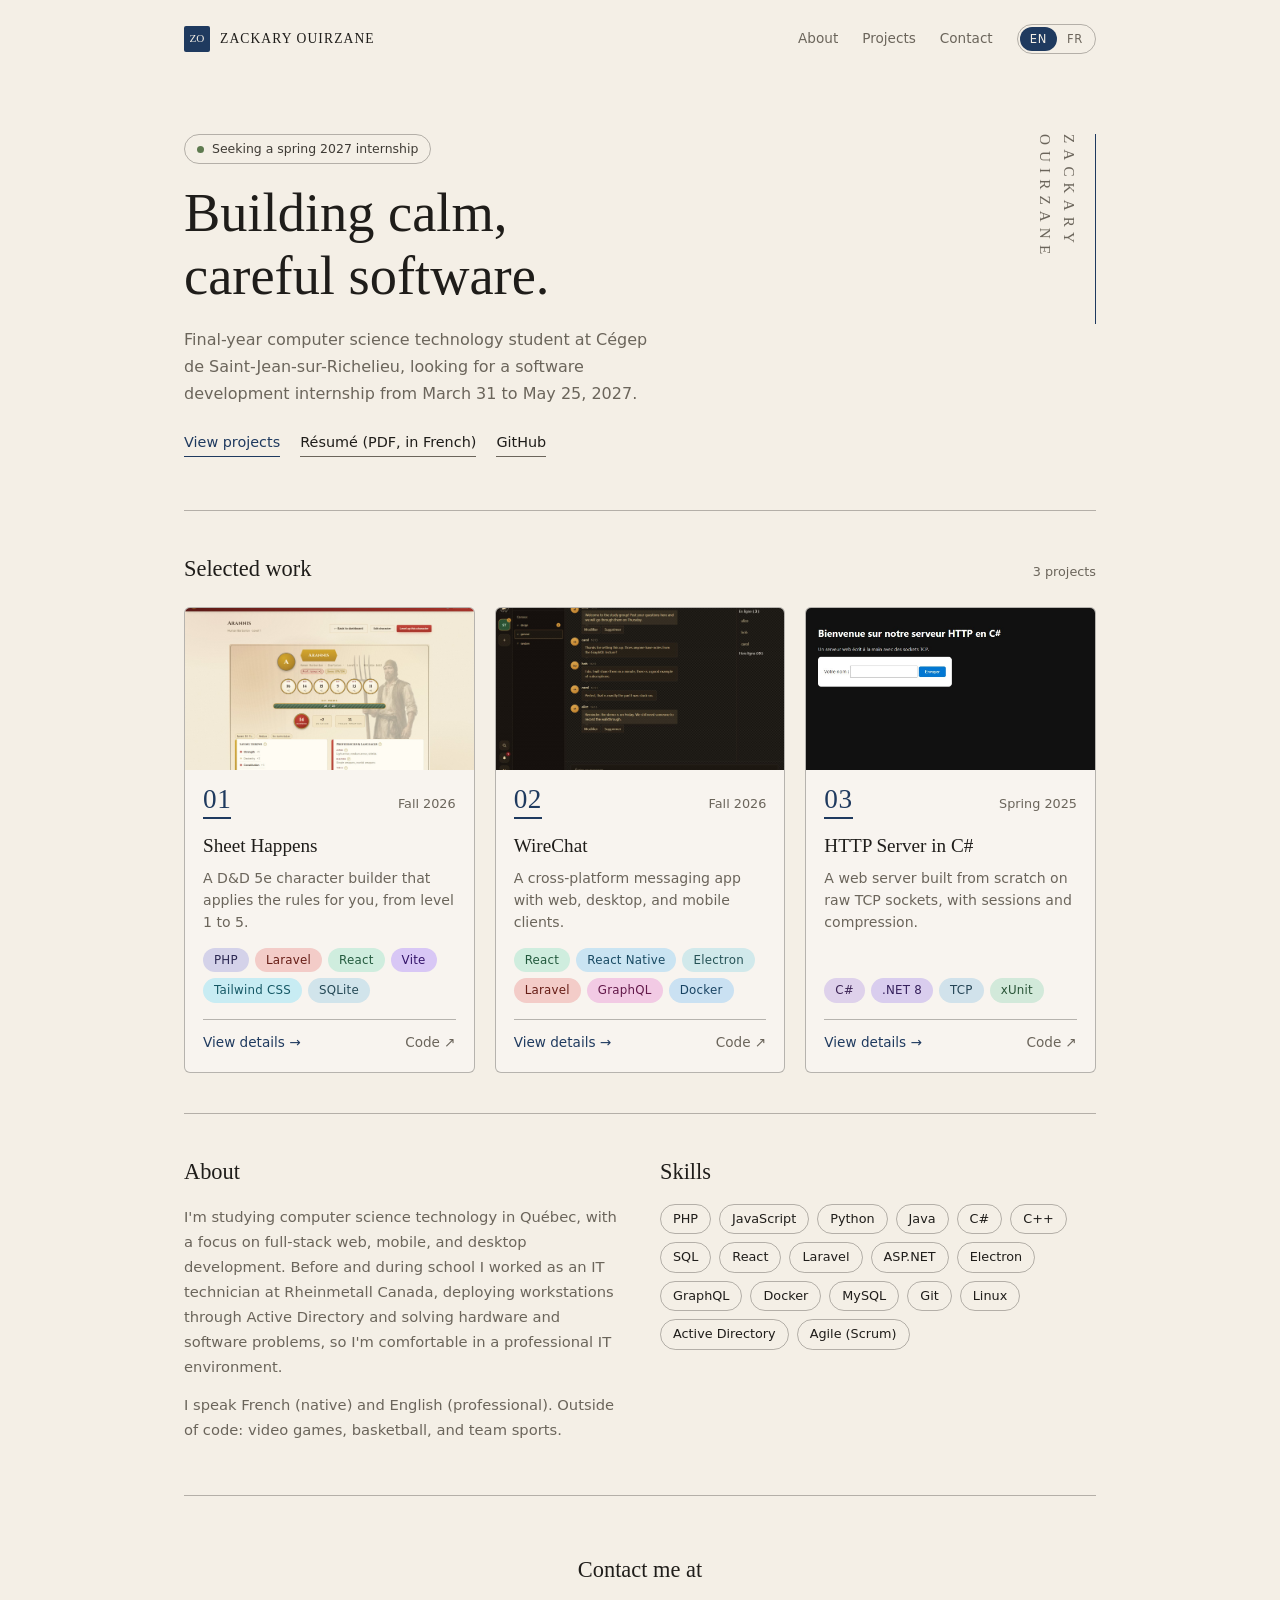
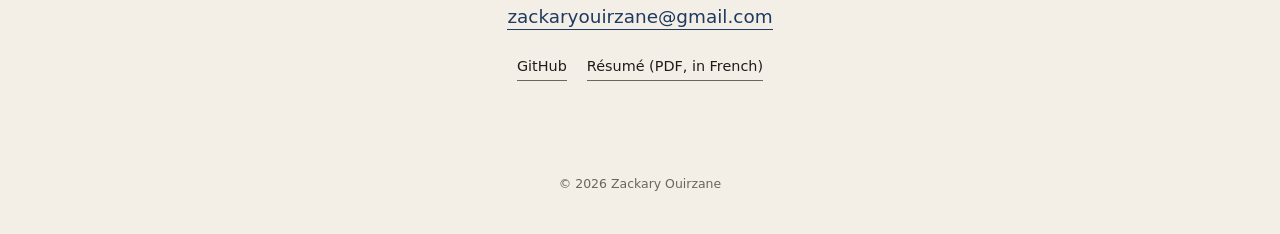
==== index.html @ ab7259de "Add portfolio site with automatic project cards Bilingual (English and French) static portfolio. Cur" ====
<!doctype html>
<html lang="en">
<head>
<meta charset="utf-8">
<meta name="viewport" content="width=device-width, initial-scale=1">
<title>Zackary Ouirzane — Developer</title>
<meta name="description" content="Portfolio of Zackary Ouirzane, a computer science technology student seeking a software development internship in spring 2027.">
<meta name="theme-color" content="#1F3A5F">
<meta property="og:type" content="website">
<meta property="og:title" content="Zackary Ouirzane — Developer">
<meta property="og:description" content="Computer science technology student seeking a software development internship in spring 2027. Selected projects and contact.">
<link rel="icon" href="favicon.svg" type="image/svg+xml">
<link rel="stylesheet" href="styles.css">
</head>
<body>

<header class="nav">
  <a class="brand" href="#top"><span class="seal">ZO</span><span class="brand-name">ZACKARY OUIRZANE</span></a>
  <div class="nav-right">
    <nav aria-label="Main">
      <a href="#about" data-i18n="navAbout"></a>
      <a href="#projects" data-i18n="navProjects"></a>
      <a href="#contact" data-i18n="navContact"></a>
    </nav>
    <div class="lang" role="group" aria-label="Language / Langue">
      <button type="button" data-lang="en">EN</button>
      <button type="button" data-lang="fr">FR</button>
    </div>
  </div>
</header>

<main id="top">

  <section class="hero">
    <div class="hero-text">
      <p class="status"><span class="dot" aria-hidden="true"></span><span data-i18n="status"></span></p>
      <h1 data-i18n-html="heroTitle"></h1>
      <p class="lead" data-i18n="lead"></p>
      <p class="links">
        <a class="link-primary" href="#projects" data-i18n="viewProjects"></a>
        <a href="resume.pdf" data-i18n="resume"></a>
        <a href="https://github.com/Gothrick" rel="noopener">GitHub</a>
      </p>
    </div>
    <div class="vertical-name" aria-hidden="true">ZACKARY OUIRZANE</div>
  </section>

  <section id="projects" class="section">
    <div class="section-head">
      <h2 data-i18n="selectedWork"></h2>
      <span class="muted" id="projects-count"></span>
    </div>
    <div class="grid" id="project-grid"></div>
  </section>

  <section id="about" class="section two-col">
    <div>
      <h2 data-i18n="aboutTitle"></h2>
      <p data-i18n="aboutP1"></p>
      <p data-i18n="aboutP2"></p>
    </div>
    <div>
      <h2 data-i18n="skillsTitle"></h2>
      <ul class="tags" id="skills"></ul>
    </div>
  </section>

  <section id="contact" class="section contact">
    <h2 data-i18n="contactTitle"></h2>
    <p><a class="email" href="mailto:zackaryouirzane@gmail.com">zackaryouirzane@gmail.com</a></p>
    <p class="links center">
      <a href="https://github.com/Gothrick" rel="noopener">GitHub</a>
      <a href="resume.pdf" data-i18n="resume"></a>
    </p>
  </section>

</main>

<footer class="footer">© <span id="year"></span> Zackary Ouirzane</footer>

<dialog id="detail" aria-labelledby="detail-title">
  <button class="detail-close" id="detail-close" aria-label="Close project details">&times;</button>
  <div id="detail-body"></div>
</dialog>

<script src="i18n.js"></script>
<noscript><p style="text-align:center;padding:2rem">This site needs JavaScript to show the project list. Find my work on <a href="https://github.com/Gothrick">GitHub</a> or write to <a href="mailto:zackaryouirzane@gmail.com">zackaryouirzane@gmail.com</a>.</p></noscript>

<script src="projects.js"></script>
<script src="auto-projects.js"></script>
<script src="script.js"></script>
</body>
</html>
---- styles.css ----
:root {
  --paper: #F4EFE6;
  --paper-deep: #E7E0D2;
  --ink: #1F1D1A;
  --ink-soft: #6B655B;
  --line: rgba(31, 29, 26, 0.3);
  --accent: #1F3A5F;
  --accent-soft: #3C5A82;
  --ok: #5E7A4F;
  --serif: Georgia, "Times New Roman", serif;
  --sans: system-ui, -apple-system, "Segoe UI", Roboto, sans-serif;
}

* { box-sizing: border-box; }
html { scroll-behavior: smooth; }
@media (prefers-reduced-motion: reduce) { html { scroll-behavior: auto; } }

body {
  margin: 0;
  background: var(--paper);
  color: var(--ink);
  font-family: var(--serif);
  line-height: 1.6;
}

a { color: inherit; text-decoration: none; }
a:focus-visible { outline: 2px solid var(--accent); outline-offset: 3px; }
h1, h2, h3 { font-weight: 400; margin: 0; }
p { margin: 0 0 0.8rem; }

.muted { color: var(--ink-soft); font-family: var(--sans); font-size: 0.8rem; }

.nav, main, .footer { max-width: 960px; margin-inline: auto; padding-inline: 24px; }

.nav {
  display: flex; justify-content: space-between; align-items: center;
  padding-block: 24px; font-size: 0.85rem; letter-spacing: 0.08em;
}
.nav nav { display: flex; gap: 24px; font-family: var(--sans); color: var(--ink-soft); letter-spacing: 0; }
.nav nav a:hover { color: var(--accent); }
.brand { display: flex; align-items: center; gap: 10px; }
.nav-right { display: flex; align-items: center; gap: 24px; }
.lang { display: flex; border: 1px solid var(--line); border-radius: 999px; padding: 2px; font-family: var(--sans); }
.lang button {
  all: unset; cursor: pointer; font-size: 0.72rem; letter-spacing: 0.06em;
  padding: 3px 10px; border-radius: 999px; color: var(--ink-soft);
}
.lang button[aria-pressed="true"] { background: var(--accent); color: var(--paper); }
.lang button:focus-visible { outline: 2px solid var(--accent); outline-offset: 2px; }
.seal {
  width: 26px; height: 26px; background: var(--accent); color: var(--paper);
  display: inline-flex; align-items: center; justify-content: center;
  font-size: 0.7rem; border-radius: 2px; letter-spacing: 0;
}

.hero {
  display: flex; justify-content: space-between; align-items: flex-start;
  gap: 24px; padding-block: 56px 40px;
}
.hero-text { max-width: 480px; }
.status {
  display: inline-flex; align-items: center; gap: 8px; margin-bottom: 18px;
  font-family: var(--sans); font-size: 0.78rem; color: #3F3B35;
  border: 1px solid var(--line); padding: 4px 12px; border-radius: 20px;
}
.dot { width: 7px; height: 7px; border-radius: 50%; background: var(--ok); }
h1 { font-size: clamp(2.2rem, 6vw, 3.4rem); line-height: 1.15; }
.lead { margin-top: 18px; color: var(--ink-soft); font-family: var(--sans); font-size: 1rem; line-height: 1.7; }

.links { display: flex; flex-wrap: wrap; gap: 20px; margin-top: 24px; font-family: var(--sans); font-size: 0.9rem; }
.links a { border-bottom: 1px solid var(--ink-soft); padding-bottom: 2px; }
.links a:hover { color: var(--accent); border-color: var(--accent); }
.links .link-primary { color: var(--accent); border-color: var(--accent); }
.links.center { justify-content: center; }

.vertical-name {
  writing-mode: vertical-rl; letter-spacing: 0.4em; font-size: 0.95rem;
  color: var(--ink-soft); border-right: 1px solid var(--accent);
  padding-right: 14px; height: 190px; flex-shrink: 0;
}

.section { padding-block: 40px; border-top: 1px solid var(--line); scroll-margin-top: 8px; }
.section-head { display: flex; justify-content: space-between; align-items: baseline; margin-bottom: 20px; }
h2 { font-size: 1.4rem; margin-bottom: 14px; }
.section-head h2 { margin: 0; }

.grid {
  display: grid; gap: 20px;
  grid-template-columns: repeat(auto-fill, minmax(280px, 1fr));
}

.card {
  position: relative; border: 1px solid var(--line); border-radius: 6px; overflow: hidden;
  background: rgba(255, 255, 255, 0.35);
  display: flex; flex-direction: column;
  transition: border-color 0.25s, transform 0.25s, box-shadow 0.25s;
}
.card:hover, .card:focus-within {
  border-color: var(--accent); transform: translateY(-3px);
  box-shadow: 0 10px 24px -14px rgba(31, 58, 95, 0.45);
}
.shot {
  aspect-ratio: 16 / 9; background: var(--paper-deep);
  display: flex; align-items: center; justify-content: center;
  font-family: var(--sans); font-size: 0.75rem; color: #8A8376; overflow: hidden;
}
.shot img { width: 100%; height: 100%; object-fit: cover; display: block; transition: transform 0.4s; }
.card:hover .shot img { transform: scale(1.04); }
.card-body { padding: 16px 18px 18px; display: flex; flex-direction: column; flex: 1; font-family: var(--sans); }
.card-meta { display: flex; justify-content: space-between; align-items: baseline; }
.num {
  font-family: "Times New Roman", Times, serif; font-size: 1.7rem; line-height: 1; color: var(--accent);
  letter-spacing: 0.02em; border-bottom: 2px solid var(--accent); padding-bottom: 4px;
}
.num.big { font-size: 2.4rem; border: 0; padding: 0 18px 0 0; border-right: 1px solid var(--accent); }
.card h3 { font-family: var(--serif); font-size: 1.2rem; margin-top: 12px; }
.card-open {
  all: unset; cursor: pointer; font: inherit; color: inherit;
}
.card-open::after { content: ""; position: absolute; inset: 0; }
.card-open:focus-visible { outline: 2px solid var(--accent); outline-offset: 4px; }
.card-desc { font-size: 0.88rem; color: var(--ink-soft); line-height: 1.55; margin: 6px 0 14px; }

.pills { list-style: none; padding: 0; margin: 0 0 16px; display: flex; flex-wrap: wrap; gap: 6px; margin-top: auto; }
.pills li {
  font-family: var(--sans); font-size: 0.74rem; font-weight: 500; letter-spacing: 0.02em;
  background: var(--pill-bg, rgba(31, 58, 95, 0.1)); color: var(--pill-fg, var(--accent));
  padding: 3px 11px; border-radius: 999px;
}
.card-foot {
  display: flex; justify-content: space-between; align-items: center;
  border-top: 1px solid var(--line); padding-top: 12px; font-size: 0.85rem;
}
.more { color: var(--accent); transition: transform 0.2s; }
.card:hover .more { transform: translateX(3px); }
.ext { position: relative; z-index: 1; color: var(--ink-soft); }
.ext:hover { color: var(--accent); text-decoration: underline; }

body:has(dialog[open]) { overflow: hidden; }
dialog {
  width: min(780px, calc(100% - 32px)); max-height: calc(100vh - 48px);
  border: 1px solid var(--line); border-radius: 8px; padding: 0;
  background: var(--paper); color: var(--ink); overflow: hidden;
}
#detail-body {
  max-height: calc(100vh - 48px); overflow-y: auto;
  scrollbar-width: thin; scrollbar-color: rgba(31, 58, 95, 0.35) transparent;
}
#detail-body::-webkit-scrollbar { width: 8px; }
#detail-body::-webkit-scrollbar-thumb { background: rgba(31, 58, 95, 0.35); border-radius: 8px; }
#detail-body::-webkit-scrollbar-track { background: transparent; margin-block: 10px; }
dialog::backdrop { background: rgba(18, 28, 44, 0.6); }
dialog[open] { animation: pop 0.25s ease; }
@keyframes pop { from { opacity: 0; transform: translateY(10px); } }
@media (prefers-reduced-motion: reduce) { dialog[open] { animation: none; } }
.detail-close {
  position: absolute; top: 16px; right: 20px; z-index: 2;
  width: 34px; height: 34px; border-radius: 50%; border: 1px solid var(--line);
  background: var(--paper); color: var(--ink); font-size: 1.3rem; line-height: 1; cursor: pointer;
}
.detail-close:hover { border-color: var(--accent); color: var(--accent); }
.detail-inner { padding: 30px 32px 32px; font-family: var(--sans); }
.detail-head { display: flex; align-items: center; gap: 18px; margin-bottom: 18px; padding-right: 48px; }
.detail-head h2 { margin: 0 0 4px; font-family: var(--serif); font-size: 1.7rem; line-height: 1.15; }
.detail-inner .pills { margin: 0 0 18px; }
.actions { display: flex; flex-wrap: wrap; gap: 10px; margin-bottom: 22px; }
.btn {
  display: inline-block; font: 500 0.85rem var(--sans); cursor: pointer;
  padding: 8px 18px; border-radius: 999px; border: 1px solid var(--accent);
  background: transparent; color: var(--accent); transition: background 0.2s, color 0.2s;
}
.btn:hover { background: rgba(31, 58, 95, 0.1); }
.btn-solid { background: var(--accent); color: var(--paper); }
.btn-solid:hover { background: var(--accent-soft); }
.gallery { display: grid; gap: 14px; margin-bottom: 24px; }
.gallery .shot { border-radius: 6px; border: 1px solid var(--line); aspect-ratio: auto; }
.gallery .shot img { height: auto; }
.gallery .shot:not(:has(img)) { aspect-ratio: 16 / 9; }
.detail-text p { font-size: 0.95rem; line-height: 1.75; color: #3F3B35; }
.sub { font-family: var(--serif); font-size: 1.1rem; margin: 22px 0 8px; }
.highlights { margin: 0; padding-left: 20px; font-size: 0.92rem; color: #3F3B35; line-height: 1.7; }
.highlights li::marker { color: var(--accent); }
.detail-nav { display: flex; justify-content: space-between; margin-top: 30px; padding-top: 18px; border-top: 1px solid var(--line); }

@media (max-width: 640px) {
  .detail-inner { padding: 22px 18px 24px; }
}

.two-col { display: grid; grid-template-columns: 1fr 1fr; gap: 40px; font-family: var(--sans); }
.two-col h2 { font-family: var(--serif); }
.two-col p { font-size: 0.92rem; color: var(--ink-soft); line-height: 1.7; }
.tags { list-style: none; padding: 0; margin: 0; display: flex; flex-wrap: wrap; gap: 8px; }
.tags li { font-size: 0.8rem; border: 1px solid var(--line); padding: 4px 12px; border-radius: 20px; }

.contact { text-align: center; padding-block: 56px; }
.email { font-family: var(--sans); font-size: 1.15rem; color: var(--accent); border-bottom: 1px solid var(--accent); padding-bottom: 2px; }

.footer { padding-block: 24px 40px; text-align: center; font-family: var(--sans); font-size: 0.78rem; color: var(--ink-soft); }

.reveal { opacity: 0; transform: translateY(12px); transition: opacity 0.6s ease, transform 0.6s ease; }
.reveal.visible { opacity: 1; transform: none; }
@media (prefers-reduced-motion: reduce) { .reveal { opacity: 1; transform: none; transition: none; } }

@media (max-width: 640px) {
  .nav { flex-wrap: wrap; gap: 12px; }
  .brand-name { display: none; }
  .hero { padding-block: 32px; }
  .vertical-name { display: none; }
  .two-col { grid-template-columns: 1fr; gap: 28px; }
}
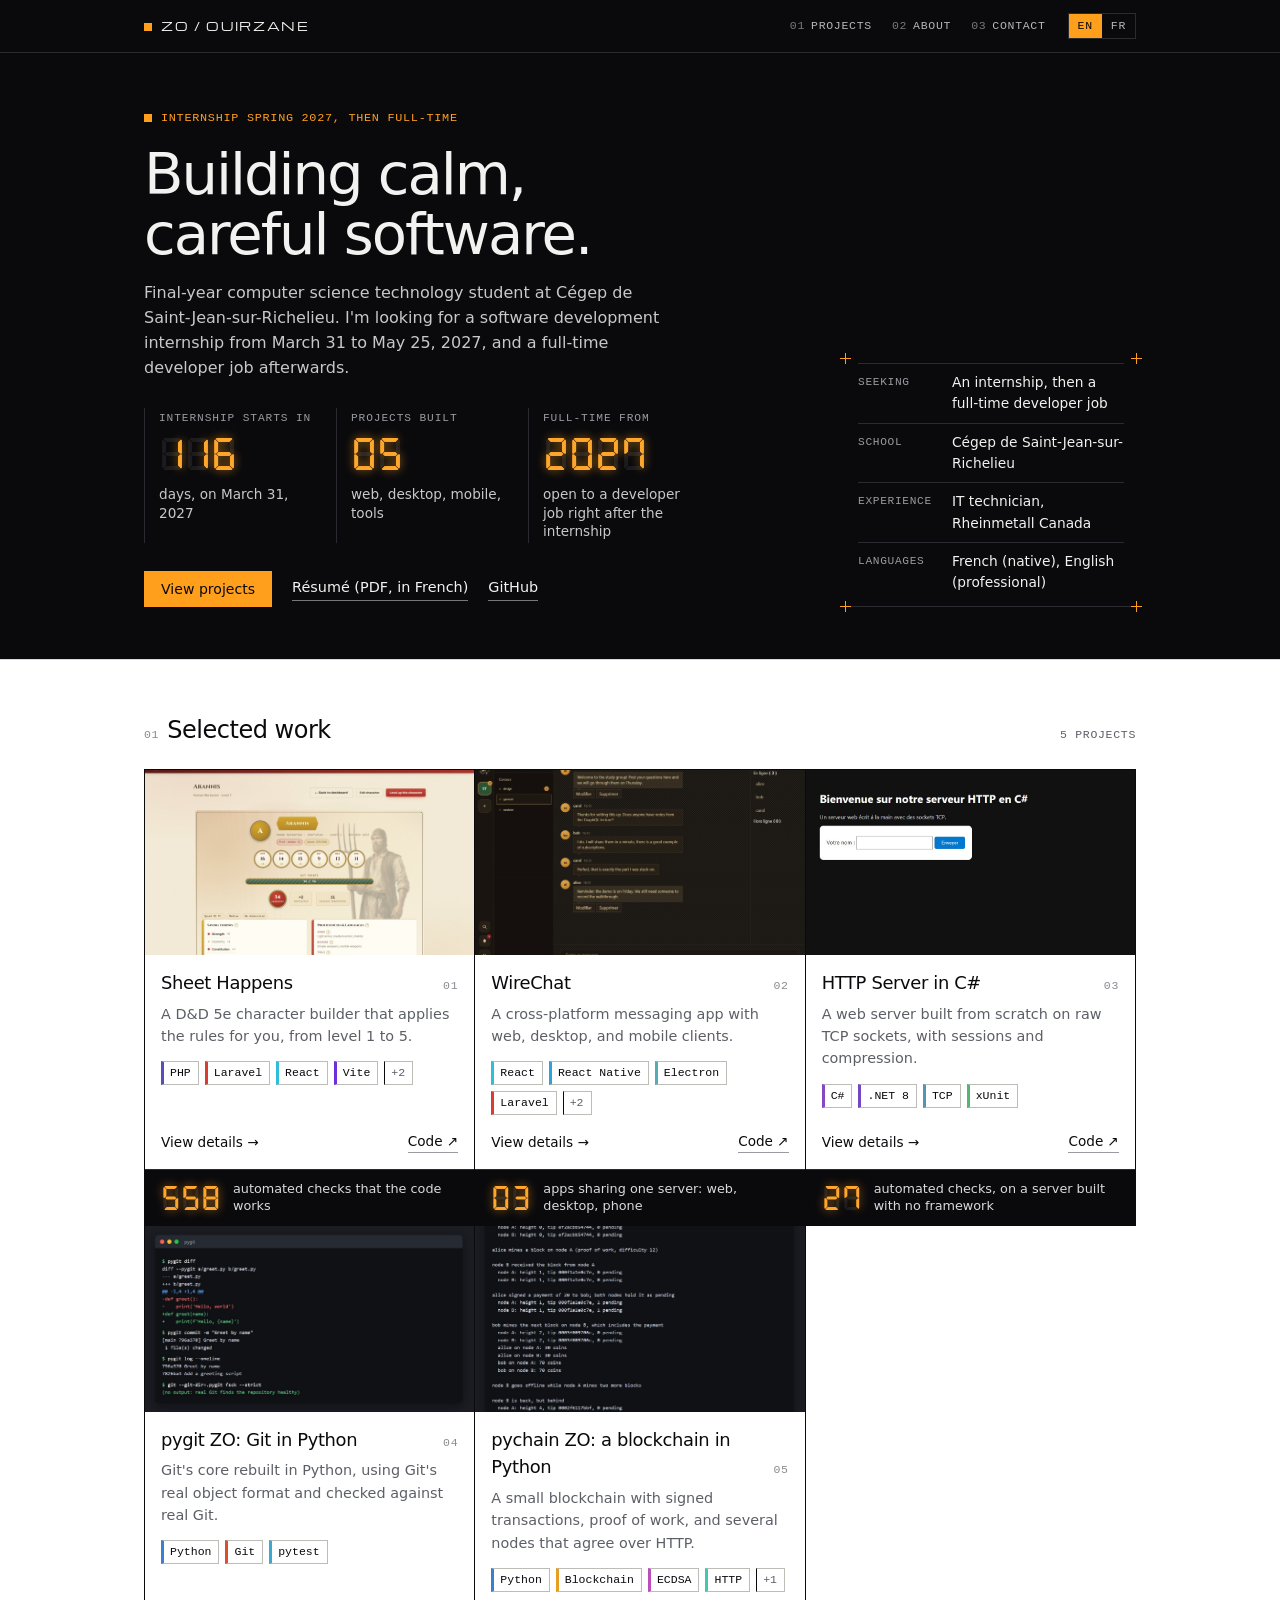
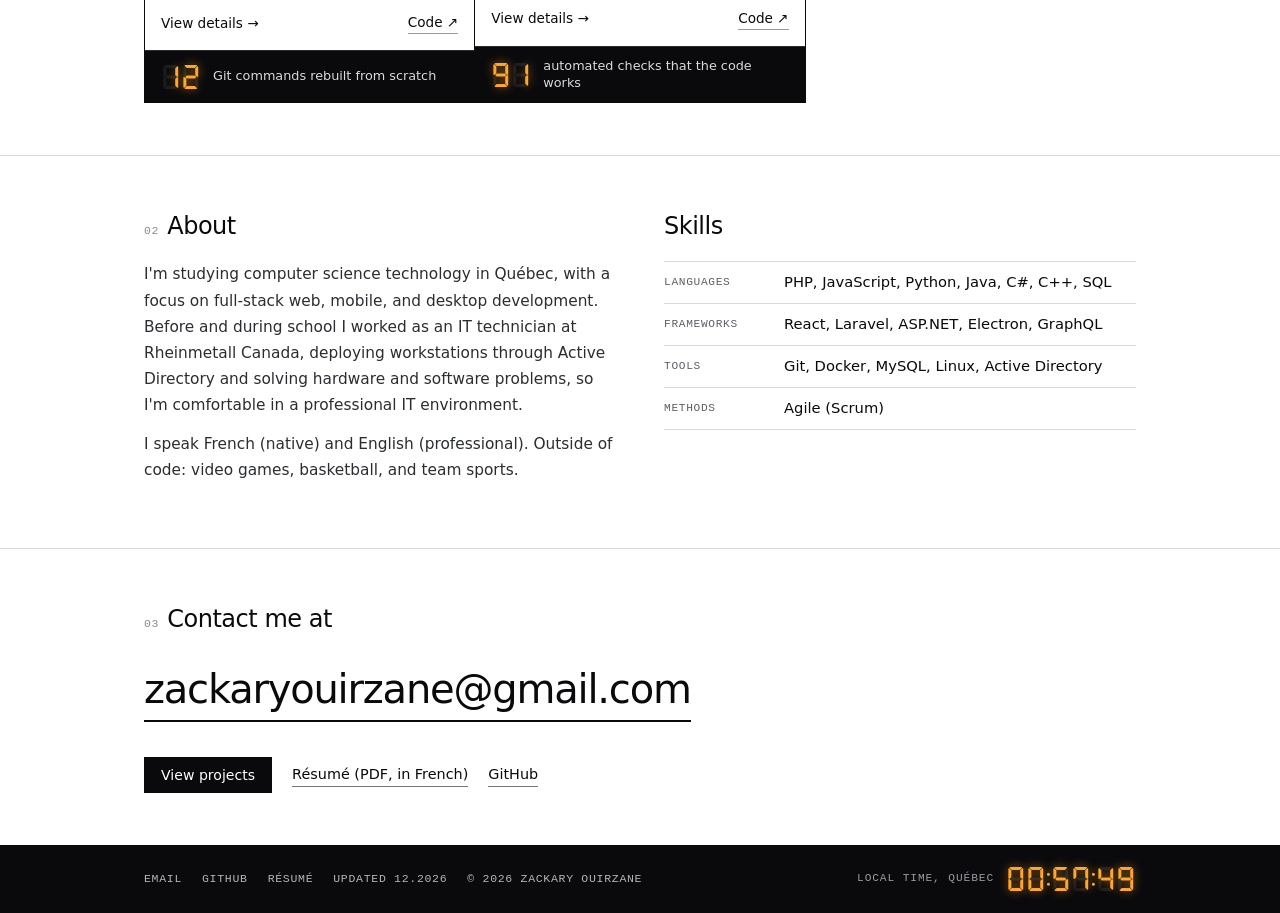
==== commit 6345d9fa: "Redesign the site: dark hero with segment digits, hard project grid, motion" ====
--- a/index.html
+++ b/index.html
@@ -4,79 +4,129 @@
 <meta charset="utf-8">
 <meta name="viewport" content="width=device-width, initial-scale=1">
 <title>Zackary Ouirzane — Developer</title>
-<meta name="description" content="Portfolio of Zackary Ouirzane, a computer science technology student seeking a software development internship in spring 2027.">
-<meta name="theme-color" content="#1F3A5F">
+<meta name="description" content="Portfolio of Zackary Ouirzane, a computer science technology student seeking a software development internship in spring 2027 and a developer job afterwards.">
+<meta name="theme-color" content="#0A0A0D">
 <meta property="og:type" content="website">
 <meta property="og:title" content="Zackary Ouirzane — Developer">
-<meta property="og:description" content="Computer science technology student seeking a software development internship in spring 2027. Selected projects and contact.">
+<meta property="og:description" content="Computer science technology student seeking a software development internship in spring 2027, then a developer job. Selected projects and contact.">
 <link rel="icon" href="favicon.svg" type="image/svg+xml">
+<link rel="preload" href="fonts/space-grotesk-latin-500-normal.woff2" as="font" type="font/woff2" crossorigin>
 <link rel="stylesheet" href="styles.css">
 </head>
 <body>
 
-<header class="nav">
-  <a class="brand" href="#top"><span class="seal">ZO</span><span class="brand-name">ZACKARY OUIRZANE</span></a>
-  <div class="nav-right">
-    <nav aria-label="Main">
-      <a href="#about" data-i18n="navAbout"></a>
-      <a href="#projects" data-i18n="navProjects"></a>
-      <a href="#contact" data-i18n="navContact"></a>
-    </nav>
-    <div class="lang" role="group" aria-label="Language / Langue">
-      <button type="button" data-lang="en">EN</button>
-      <button type="button" data-lang="fr">FR</button>
+<header class="nav dark">
+  <div class="wrap nav-inner">
+    <a class="brand" href="#top"><span class="sq" aria-hidden="true"></span>ZO / OUIRZANE</a>
+    <div class="nav-right">
+      <nav aria-label="Main">
+        <a href="#projects"><span class="idx" aria-hidden="true">01</span><span data-i18n="navProjects"></span></a>
+        <a href="#about"><span class="idx" aria-hidden="true">02</span><span data-i18n="navAbout"></span></a>
+        <a href="#contact"><span class="idx" aria-hidden="true">03</span><span data-i18n="navContact"></span></a>
+      </nav>
+      <div class="lang" role="group" aria-label="Language / Langue">
+        <button type="button" data-lang="en">EN</button>
+        <button type="button" data-lang="fr">FR</button>
+      </div>
     </div>
   </div>
 </header>
 
 <main id="top">
 
-  <section class="hero">
-    <div class="hero-text">
-      <p class="status"><span class="dot" aria-hidden="true"></span><span data-i18n="status"></span></p>
-      <h1 data-i18n-html="heroTitle"></h1>
-      <p class="lead" data-i18n="lead"></p>
+  <section class="hero dark">
+    <div class="wrap hero-grid">
+      <div class="hero-text">
+        <p class="status"><span class="sq pulse" aria-hidden="true"></span><span data-i18n="status"></span></p>
+        <h1 data-i18n-html="heroTitle"></h1>
+        <p class="lead" data-i18n="lead"></p>
+        <div class="stats">
+          <div class="stat">
+            <div class="label" data-i18n="statStartLabel"></div>
+            <span class="seg big" id="stat-days" data-ghost="888">000</span>
+            <div class="sub" data-i18n="statStartSub"></div>
+          </div>
+          <div class="stat">
+            <div class="label" data-i18n="statProjectsLabel"></div>
+            <span class="seg big" id="stat-projects" data-ghost="88">00</span>
+            <div class="sub" data-i18n="statProjectsSub"></div>
+          </div>
+          <div class="stat">
+            <div class="label" data-i18n="statJobLabel"></div>
+            <span class="seg big" id="stat-year" data-ghost="8888">2027</span>
+            <div class="sub" data-i18n="statJobSub"></div>
+          </div>
+        </div>
+        <p class="links">
+          <a class="btn btn-glow" href="#projects" data-i18n="viewProjects"></a>
+          <a href="resume.pdf" data-i18n="resume"></a>
+          <a href="https://github.com/Gothrick" rel="noopener">GitHub</a>
+        </p>
+      </div>
+      <dl class="facts">
+        <span class="x tl" aria-hidden="true"></span><span class="x tr" aria-hidden="true"></span>
+        <span class="x bl" aria-hidden="true"></span><span class="x br" aria-hidden="true"></span>
+        <div><dt data-i18n="factSeekingLabel"></dt><dd data-i18n="factSeeking"></dd></div>
+        <div><dt data-i18n="factSchoolLabel"></dt><dd>Cégep de Saint-Jean-sur-Richelieu</dd></div>
+        <div><dt data-i18n="factWorkLabel"></dt><dd data-i18n="factWork"></dd></div>
+        <div><dt data-i18n="factSpeaksLabel"></dt><dd data-i18n="factSpeaks"></dd></div>
+      </dl>
+    </div>
+  </section>
+
+  <section id="projects" class="section">
+    <div class="wrap">
+      <div class="section-head">
+        <h2><span class="idx" aria-hidden="true">01</span><span data-i18n="selectedWork"></span></h2>
+        <span class="mono muted" id="projects-count"></span>
+      </div>
+      <div class="grid" id="project-grid"></div>
+    </div>
+  </section>
+
+  <section id="about" class="section">
+    <div class="wrap two-col">
+      <div>
+        <h2><span class="idx" aria-hidden="true">02</span><span data-i18n="aboutTitle"></span></h2>
+        <p data-i18n="aboutP1"></p>
+        <p data-i18n="aboutP2"></p>
+      </div>
+      <div>
+        <h2 class="plain" data-i18n="skillsTitle"></h2>
+        <dl class="skills" id="skills"></dl>
+      </div>
+    </div>
+  </section>
+
+  <section id="contact" class="section contact">
+    <div class="wrap">
+      <h2><span class="idx" aria-hidden="true">03</span><span data-i18n="contactTitle"></span></h2>
+      <p><a class="email" href="mailto:zackaryouirzane@gmail.com">zackaryouirzane@gmail.com</a></p>
       <p class="links">
-        <a class="link-primary" href="#projects" data-i18n="viewProjects"></a>
+        <a class="btn btn-ink" href="#projects" data-i18n="viewProjects"></a>
         <a href="resume.pdf" data-i18n="resume"></a>
         <a href="https://github.com/Gothrick" rel="noopener">GitHub</a>
       </p>
     </div>
-    <div class="vertical-name" aria-hidden="true">ZACKARY OUIRZANE</div>
-  </section>
-
-  <section id="projects" class="section">
-    <div class="section-head">
-      <h2 data-i18n="selectedWork"></h2>
-      <span class="muted" id="projects-count"></span>
-    </div>
-    <div class="grid" id="project-grid"></div>
-  </section>
-
-  <section id="about" class="section two-col">
-    <div>
-      <h2 data-i18n="aboutTitle"></h2>
-      <p data-i18n="aboutP1"></p>
-      <p data-i18n="aboutP2"></p>
-    </div>
-    <div>
-      <h2 data-i18n="skillsTitle"></h2>
-      <ul class="tags" id="skills"></ul>
-    </div>
-  </section>
-
-  <section id="contact" class="section contact">
-    <h2 data-i18n="contactTitle"></h2>
-    <p><a class="email" href="mailto:zackaryouirzane@gmail.com">zackaryouirzane@gmail.com</a></p>
-    <p class="links center">
-      <a href="https://github.com/Gothrick" rel="noopener">GitHub</a>
-      <a href="resume.pdf" data-i18n="resume"></a>
-    </p>
   </section>
 
 </main>
 
-<footer class="footer">© <span id="year"></span> Zackary Ouirzane</footer>
+<footer class="footer dark">
+  <div class="wrap footer-inner">
+    <div class="footer-links mono">
+      <a href="mailto:zackaryouirzane@gmail.com">Email</a>
+      <a href="https://github.com/Gothrick" rel="noopener">GitHub</a>
+      <a href="resume.pdf" data-i18n="resumeShort"></a>
+      <span><span data-i18n="updated"></span> <span id="site-updated"></span></span>
+      <span>© <span id="year"></span> Zackary Ouirzane</span>
+    </div>
+    <div class="clock">
+      <span class="label" data-i18n="clockLabel"></span>
+      <span class="seg" id="clock" data-ghost="88:88:88" aria-hidden="true">00:00:00</span>
+    </div>
+  </div>
+</footer>
 
 <dialog id="detail" aria-labelledby="detail-title">
   <button class="detail-close" id="detail-close" aria-label="Close project details">&times;</button>
--- a/styles.css
+++ b/styles.css
@@ -1,210 +1,214 @@
+@font-face { font-family: "Space Grotesk"; font-weight: 400; font-display: swap; src: url(fonts/space-grotesk-latin-400-normal.woff2) format("woff2"); }
+@font-face { font-family: "Space Grotesk"; font-weight: 500; font-display: swap; src: url(fonts/space-grotesk-latin-500-normal.woff2) format("woff2"); }
+@font-face { font-family: "Michroma"; font-weight: 400; font-display: swap; src: url(fonts/michroma-latin-400-normal.woff2) format("woff2"); }
+@font-face { font-family: "JetBrains Mono"; font-weight: 400; font-display: swap; src: url(fonts/jetbrains-mono-latin-400-normal.woff2) format("woff2"); }
+@font-face { font-family: "JetBrains Mono"; font-weight: 500; font-display: swap; src: url(fonts/jetbrains-mono-latin-500-normal.woff2) format("woff2"); }
+@font-face { font-family: "DSEG7"; font-weight: 700; font-display: swap; src: url(fonts/DSEG7Classic-Bold.woff2) format("woff2"); }
+
 :root {
-  --paper: #F4EFE6;
-  --paper-deep: #E7E0D2;
-  --ink: #1F1D1A;
-  --ink-soft: #6B655B;
-  --line: rgba(31, 29, 26, 0.3);
-  --accent: #1F3A5F;
-  --accent-soft: #3C5A82;
-  --ok: #5E7A4F;
-  --serif: Georgia, "Times New Roman", serif;
-  --sans: system-ui, -apple-system, "Segoe UI", Roboto, sans-serif;
+  --ink: #0A0A0D;          /* dark bands and main text */
+  --glow: #FF9F1C;         /* the orange: used on dark backgrounds only */
+  --paper: #FFFFFF;
+  --soft: #5C5F66;         /* secondary text on white */
+  --line: #D9DBDF;         /* hairlines on white */
+  --on-dark: #F2F2F0;
+  --on-dark-soft: #B4B4BA;
+  --line-dark: #2A2A30;
+  --sans: "Space Grotesk", system-ui, -apple-system, "Segoe UI", Roboto, sans-serif;
+  --mono: "JetBrains Mono", ui-monospace, Consolas, Menlo, monospace;
+  --wide: "Michroma", "Space Grotesk", system-ui, sans-serif;
+  --seg: "DSEG7", var(--mono);
 }
 
 * { box-sizing: border-box; }
 html { scroll-behavior: smooth; }
 @media (prefers-reduced-motion: reduce) { html { scroll-behavior: auto; } }
 
-body {
-  margin: 0;
-  background: var(--paper);
-  color: var(--ink);
-  font-family: var(--serif);
-  line-height: 1.6;
-}
-
+body { margin: 0; background: var(--paper); color: var(--ink); font-family: var(--sans); line-height: 1.55; }
 a { color: inherit; text-decoration: none; }
-a:focus-visible { outline: 2px solid var(--accent); outline-offset: 3px; }
-h1, h2, h3 { font-weight: 400; margin: 0; }
+:focus-visible { outline: 2px solid var(--ink); outline-offset: 3px; }
+.dark :focus-visible { outline-color: var(--glow); }
+h1, h2, h3 { font-weight: 500; margin: 0; letter-spacing: -0.02em; }
 p { margin: 0 0 0.8rem; }
 
-.muted { color: var(--ink-soft); font-family: var(--sans); font-size: 0.8rem; }
-
-.nav, main, .footer { max-width: 960px; margin-inline: auto; padding-inline: 24px; }
-
-.nav {
-  display: flex; justify-content: space-between; align-items: center;
-  padding-block: 24px; font-size: 0.85rem; letter-spacing: 0.08em;
-}
-.nav nav { display: flex; gap: 24px; font-family: var(--sans); color: var(--ink-soft); letter-spacing: 0; }
-.nav nav a:hover { color: var(--accent); }
-.brand { display: flex; align-items: center; gap: 10px; }
-.nav-right { display: flex; align-items: center; gap: 24px; }
-.lang { display: flex; border: 1px solid var(--line); border-radius: 999px; padding: 2px; font-family: var(--sans); }
-.lang button {
-  all: unset; cursor: pointer; font-size: 0.72rem; letter-spacing: 0.06em;
-  padding: 3px 10px; border-radius: 999px; color: var(--ink-soft);
-}
-.lang button[aria-pressed="true"] { background: var(--accent); color: var(--paper); }
-.lang button:focus-visible { outline: 2px solid var(--accent); outline-offset: 2px; }
-.seal {
-  width: 26px; height: 26px; background: var(--accent); color: var(--paper);
-  display: inline-flex; align-items: center; justify-content: center;
-  font-size: 0.7rem; border-radius: 2px; letter-spacing: 0;
-}
-
-.hero {
-  display: flex; justify-content: space-between; align-items: flex-start;
-  gap: 24px; padding-block: 56px 40px;
-}
-.hero-text { max-width: 480px; }
-.status {
-  display: inline-flex; align-items: center; gap: 8px; margin-bottom: 18px;
-  font-family: var(--sans); font-size: 0.78rem; color: #3F3B35;
-  border: 1px solid var(--line); padding: 4px 12px; border-radius: 20px;
-}
-.dot { width: 7px; height: 7px; border-radius: 50%; background: var(--ok); }
-h1 { font-size: clamp(2.2rem, 6vw, 3.4rem); line-height: 1.15; }
-.lead { margin-top: 18px; color: var(--ink-soft); font-family: var(--sans); font-size: 1rem; line-height: 1.7; }
-
-.links { display: flex; flex-wrap: wrap; gap: 20px; margin-top: 24px; font-family: var(--sans); font-size: 0.9rem; }
-.links a { border-bottom: 1px solid var(--ink-soft); padding-bottom: 2px; }
-.links a:hover { color: var(--accent); border-color: var(--accent); }
-.links .link-primary { color: var(--accent); border-color: var(--accent); }
-.links.center { justify-content: center; }
-
-.vertical-name {
-  writing-mode: vertical-rl; letter-spacing: 0.4em; font-size: 0.95rem;
-  color: var(--ink-soft); border-right: 1px solid var(--accent);
-  padding-right: 14px; height: 190px; flex-shrink: 0;
-}
-
-.section { padding-block: 40px; border-top: 1px solid var(--line); scroll-margin-top: 8px; }
+.wrap { max-width: 1040px; margin-inline: auto; padding-inline: 24px; }
+.dark { background: var(--ink); color: var(--on-dark); }
+.mono { font-family: var(--mono); font-size: 0.72rem; letter-spacing: 0.06em; text-transform: uppercase; }
+.muted { color: var(--soft); }
+.idx { font-family: var(--mono); font-size: 0.72rem; letter-spacing: 0.06em; color: #8A8A90; margin-right: 8px; font-weight: 400; }
+.sq { display: inline-block; width: 8px; height: 8px; background: var(--glow); margin-right: 9px; }
+
+/* Segment-display numbers. data-ghost holds the "all segments lit" shape shown faintly behind. */
+.seg {
+  font-family: var(--seg); font-weight: 700; color: var(--glow); position: relative;
+  display: inline-block; line-height: 1; white-space: pre; font-size: 1.5rem;
+  text-shadow: 0 0 10px rgba(255, 159, 28, 0.65);
+}
+.seg::before { content: attr(data-ghost); position: absolute; left: 0; top: 0; color: #fff; opacity: 0.07; text-shadow: none; }
+.seg.big { font-size: 2rem; }
+
+/* --- nav --- */
+.nav { position: sticky; top: 0; z-index: 10; border-bottom: 1px solid var(--line-dark); }
+.nav-inner { display: flex; justify-content: space-between; align-items: center; min-height: 52px; gap: 16px; }
+.brand { font-family: var(--wide); font-size: 0.74rem; letter-spacing: 0.14em; white-space: nowrap; }
+.nav-right { display: flex; align-items: center; gap: 22px; }
+.nav nav { display: flex; gap: 20px; font-family: var(--mono); font-size: 0.72rem; letter-spacing: 0.06em; text-transform: uppercase; color: var(--on-dark-soft); }
+.nav nav a:hover { color: var(--glow); }
+.nav .idx { margin-right: 6px; color: #77777E; }
+.lang { display: flex; border: 1px solid var(--line-dark); font-family: var(--mono); }
+.lang button { all: unset; cursor: pointer; font-size: 0.72rem; letter-spacing: 0.06em; padding: 3px 9px; color: var(--on-dark-soft); }
+.lang button[aria-pressed="true"] { background: var(--glow); color: var(--ink); }
+.lang button:focus-visible { outline: 2px solid var(--glow); outline-offset: 2px; }
+
+/* --- hero --- */
+.hero { overflow-x: clip; }
+.hero-grid { display: grid; grid-template-columns: minmax(0, 1fr) 290px; gap: 40px; align-items: end; padding-block: 56px 52px; }
+.status { display: flex; align-items: center; font-family: var(--mono); font-size: 0.74rem; letter-spacing: 0.06em; text-transform: uppercase; color: var(--glow); margin-bottom: 18px; }
+h1 { font-size: clamp(2.3rem, 6vw, 3.6rem); line-height: 1.04; letter-spacing: -0.035em; }
+.lead { margin-top: 16px; color: #C8C8CC; font-size: 1rem; max-width: 520px; }
+.stats { display: grid; grid-template-columns: repeat(3, minmax(0, 1fr)); gap: 16px; margin: 28px 0 28px; max-width: 560px; }
+.stat { border-left: 1px solid var(--line-dark); padding: 2px 0 2px 14px; }
+.label { font-family: var(--mono); font-size: 0.7rem; letter-spacing: 0.08em; text-transform: uppercase; color: #9A9AA0; margin-bottom: 10px; }
+.stat .sub { font-family: var(--sans); font-size: 0.85rem; letter-spacing: 0; text-transform: none; color: #C8C8CC; margin: 8px 0 0; line-height: 1.35; }
+
+.links { display: flex; flex-wrap: wrap; align-items: center; gap: 20px; margin: 0; font-size: 0.9rem; }
+.links a:not(.btn) { border-bottom: 1px solid #77777E; padding-bottom: 1px; }
+.links a:not(.btn):hover { border-color: currentColor; }
+.btn { display: inline-block; font: 500 0.88rem var(--sans); cursor: pointer; padding: 9px 16px; border: 1px solid var(--ink); background: transparent; color: var(--ink); transition: background 0.15s, color 0.15s; }
+.btn:hover { background: var(--ink); color: var(--paper); }
+.btn-ink { background: var(--ink); color: var(--paper); }
+.btn-ink:hover { background: #2A2A30; }
+.btn-glow { background: var(--glow); border-color: var(--glow); color: var(--ink); }
+.btn-glow:hover { background: #FFB54D; border-color: #FFB54D; color: var(--ink); }
+
+.facts { position: relative; margin: 0; padding: 4px 12px; border-bottom: 1px solid var(--line-dark); }
+.facts > div { display: grid; grid-template-columns: 84px 1fr; gap: 10px; padding: 8px 0; border-top: 1px solid var(--line-dark); font-size: 0.86rem; }
+.facts dt { font-family: var(--mono); font-size: 0.7rem; letter-spacing: 0.06em; text-transform: uppercase; color: #9A9AA0; padding-top: 2px; }
+.facts dd { margin: 0; }
+.x { position: absolute; width: 11px; height: 11px; color: var(--glow); }
+.x::before, .x::after { content: ""; position: absolute; background: currentColor; }
+.x::before { left: 5px; top: 0; width: 1px; height: 11px; }
+.x::after { top: 5px; left: 0; height: 1px; width: 11px; }
+.x.tl { left: -6px; top: -6px; } .x.tr { right: -6px; top: -6px; }
+.x.bl { left: -6px; bottom: -6px; } .x.br { right: -6px; bottom: -6px; }
+
+/* --- sections --- */
+.section { padding-block: 52px; border-top: 1px solid var(--line); scroll-margin-top: 52px; }
 .section-head { display: flex; justify-content: space-between; align-items: baseline; margin-bottom: 20px; }
-h2 { font-size: 1.4rem; margin-bottom: 14px; }
+h2 { font-size: 1.5rem; margin-bottom: 16px; }
 .section-head h2 { margin: 0; }
 
-.grid {
-  display: grid; gap: 20px;
-  grid-template-columns: repeat(auto-fill, minmax(280px, 1fr));
-}
-
-.card {
-  position: relative; border: 1px solid var(--line); border-radius: 6px; overflow: hidden;
-  background: rgba(255, 255, 255, 0.35);
-  display: flex; flex-direction: column;
-  transition: border-color 0.25s, transform 0.25s, box-shadow 0.25s;
-}
-.card:hover, .card:focus-within {
-  border-color: var(--accent); transform: translateY(-3px);
-  box-shadow: 0 10px 24px -14px rgba(31, 58, 95, 0.45);
-}
-.shot {
-  aspect-ratio: 16 / 9; background: var(--paper-deep);
-  display: flex; align-items: center; justify-content: center;
-  font-family: var(--sans); font-size: 0.75rem; color: #8A8376; overflow: hidden;
-}
-.shot img { width: 100%; height: 100%; object-fit: cover; display: block; transition: transform 0.4s; }
-.card:hover .shot img { transform: scale(1.04); }
-.card-body { padding: 16px 18px 18px; display: flex; flex-direction: column; flex: 1; font-family: var(--sans); }
-.card-meta { display: flex; justify-content: space-between; align-items: baseline; }
-.num {
-  font-family: "Times New Roman", Times, serif; font-size: 1.7rem; line-height: 1; color: var(--accent);
-  letter-spacing: 0.02em; border-bottom: 2px solid var(--accent); padding-bottom: 4px;
-}
-.num.big { font-size: 2.4rem; border: 0; padding: 0 18px 0 0; border-right: 1px solid var(--accent); }
-.card h3 { font-family: var(--serif); font-size: 1.2rem; margin-top: 12px; }
-.card-open {
-  all: unset; cursor: pointer; font: inherit; color: inherit;
-}
+/* --- project grid: cards share their borders --- */
+.grid { display: grid; grid-template-columns: repeat(auto-fill, minmax(290px, 1fr)); border-top: 1px solid var(--ink); border-left: 1px solid var(--ink); }
+.card { position: relative; display: flex; flex-direction: column; border-right: 1px solid var(--ink); border-bottom: 1px solid var(--ink); background: var(--paper); transition: background 0.18s, color 0.18s; }
+.card:hover, .card:focus-within { background: var(--ink); color: var(--on-dark); }
+.shot { aspect-ratio: 16 / 9; background: #EFEFEC; display: flex; align-items: center; justify-content: center; font-family: var(--mono); font-size: 0.72rem; color: #8A8A86; overflow: hidden; }
+.shot img { width: 100%; height: 100%; object-fit: cover; display: block; }
+.card-body { padding: 14px 16px 16px; display: flex; flex-direction: column; flex: 1; }
+.card-top { display: flex; justify-content: space-between; align-items: baseline; gap: 10px; }
+.card h3 { font-size: 1.12rem; }
+.card-top .idx { margin: 0; }
+.card-open { all: unset; cursor: pointer; font: inherit; color: inherit; }
 .card-open::after { content: ""; position: absolute; inset: 0; }
-.card-open:focus-visible { outline: 2px solid var(--accent); outline-offset: 4px; }
-.card-desc { font-size: 0.88rem; color: var(--ink-soft); line-height: 1.55; margin: 6px 0 14px; }
-
-.pills { list-style: none; padding: 0; margin: 0 0 16px; display: flex; flex-wrap: wrap; gap: 6px; margin-top: auto; }
-.pills li {
-  font-family: var(--sans); font-size: 0.74rem; font-weight: 500; letter-spacing: 0.02em;
-  background: var(--pill-bg, rgba(31, 58, 95, 0.1)); color: var(--pill-fg, var(--accent));
-  padding: 3px 11px; border-radius: 999px;
-}
-.card-foot {
-  display: flex; justify-content: space-between; align-items: center;
-  border-top: 1px solid var(--line); padding-top: 12px; font-size: 0.85rem;
-}
-.more { color: var(--accent); transition: transform 0.2s; }
-.card:hover .more { transform: translateX(3px); }
-.ext { position: relative; z-index: 1; color: var(--ink-soft); }
-.ext:hover { color: var(--accent); text-decoration: underline; }
-
+.card-open:focus-visible { outline: 2px solid var(--glow); outline-offset: 4px; }
+.card-desc { font-size: 0.9rem; color: var(--soft); margin: 6px 0 14px; }
+.card:hover .card-desc, .card:focus-within .card-desc { color: #C8C8CC; }
+.card-foot { display: flex; justify-content: space-between; align-items: center; margin-top: auto; padding-top: 12px; font-size: 0.85rem; }
+.ext { position: relative; z-index: 1; border-bottom: 1px solid #9A9AA0; }
+.ext:hover { border-color: currentColor; }
+.strip { background: var(--ink); color: var(--on-dark); padding: 11px 16px; display: flex; align-items: center; gap: 12px; min-height: 52px; border-top: 1px solid var(--line-dark); }
+.strip .what { font-size: 0.8rem; line-height: 1.3; color: #DADADD; }
+
+.pills { list-style: none; padding: 0; margin: 0 0 4px; display: flex; flex-wrap: wrap; gap: 6px; }
+.pills li { font-family: var(--mono); font-size: 0.72rem; padding: 2px 7px 2px 6px; border: 1px solid #BDBDB8; border-left: 3px solid var(--bar, var(--ink)); }
+.pills li.more { border-left-width: 1px; color: var(--soft); }
+.card:hover .pills li, .card:focus-within .pills li, .aside .pills li { border-color: #55555C; border-left-color: var(--bar, #9A9AA0); }
+
+/* --- details pop-up --- */
 body:has(dialog[open]) { overflow: hidden; }
-dialog {
-  width: min(780px, calc(100% - 32px)); max-height: calc(100vh - 48px);
-  border: 1px solid var(--line); border-radius: 8px; padding: 0;
-  background: var(--paper); color: var(--ink); overflow: hidden;
-}
-#detail-body {
-  max-height: calc(100vh - 48px); overflow-y: auto;
-  scrollbar-width: thin; scrollbar-color: rgba(31, 58, 95, 0.35) transparent;
-}
-#detail-body::-webkit-scrollbar { width: 8px; }
-#detail-body::-webkit-scrollbar-thumb { background: rgba(31, 58, 95, 0.35); border-radius: 8px; }
-#detail-body::-webkit-scrollbar-track { background: transparent; margin-block: 10px; }
-dialog::backdrop { background: rgba(18, 28, 44, 0.6); }
-dialog[open] { animation: pop 0.25s ease; }
-@keyframes pop { from { opacity: 0; transform: translateY(10px); } }
-@media (prefers-reduced-motion: reduce) { dialog[open] { animation: none; } }
-.detail-close {
-  position: absolute; top: 16px; right: 20px; z-index: 2;
-  width: 34px; height: 34px; border-radius: 50%; border: 1px solid var(--line);
-  background: var(--paper); color: var(--ink); font-size: 1.3rem; line-height: 1; cursor: pointer;
-}
-.detail-close:hover { border-color: var(--accent); color: var(--accent); }
-.detail-inner { padding: 30px 32px 32px; font-family: var(--sans); }
-.detail-head { display: flex; align-items: center; gap: 18px; margin-bottom: 18px; padding-right: 48px; }
-.detail-head h2 { margin: 0 0 4px; font-family: var(--serif); font-size: 1.7rem; line-height: 1.15; }
-.detail-inner .pills { margin: 0 0 18px; }
-.actions { display: flex; flex-wrap: wrap; gap: 10px; margin-bottom: 22px; }
-.btn {
-  display: inline-block; font: 500 0.85rem var(--sans); cursor: pointer;
-  padding: 8px 18px; border-radius: 999px; border: 1px solid var(--accent);
-  background: transparent; color: var(--accent); transition: background 0.2s, color 0.2s;
-}
-.btn:hover { background: rgba(31, 58, 95, 0.1); }
-.btn-solid { background: var(--accent); color: var(--paper); }
-.btn-solid:hover { background: var(--accent-soft); }
-.gallery { display: grid; gap: 14px; margin-bottom: 24px; }
-.gallery .shot { border-radius: 6px; border: 1px solid var(--line); aspect-ratio: auto; }
+dialog { width: min(980px, calc(100% - 32px)); max-height: calc(100vh - 48px); border: 1px solid var(--ink); padding: 0; background: var(--paper); color: var(--ink); overflow: hidden; }
+#detail-body { max-height: calc(100vh - 50px); overflow-y: auto; scrollbar-width: thin; }
+dialog::backdrop { background: rgba(10, 10, 13, 0.7); }
+@media (prefers-reduced-motion: no-preference) {
+  dialog[open] { animation: pop 0.2s ease; }
+  @keyframes pop { from { opacity: 0; transform: translateY(8px); } }
+}
+.detail-close { position: absolute; top: 12px; right: 12px; z-index: 2; width: 34px; height: 34px; border: 1px solid #55555C; background: var(--ink); color: var(--on-dark); font-size: 1.3rem; line-height: 1; cursor: pointer; }
+.detail-close:hover { border-color: var(--glow); color: var(--glow); }
+.detail-inner { display: grid; grid-template-columns: minmax(0, 1fr) 280px; grid-template-areas: "head aside" "body aside"; }
+.detail-head { grid-area: head; padding: 28px 28px 0; }
+.detail-head h2 { font-size: 1.6rem; line-height: 1.15; margin: 4px 0 0; }
+.detail-main { grid-area: body; padding: 16px 28px 28px; }
+.aside { grid-area: aside; padding: 56px 20px 24px; }
+.aside .row { border-top: 1px solid var(--line-dark); padding: 10px 0; font-size: 0.86rem; }
+.aside .row .label { margin-bottom: 6px; }
+.aside .pills { margin: 0; }
+.aside .proof { display: flex; align-items: center; gap: 12px; }
+.aside .proof .what { font-size: 0.8rem; line-height: 1.3; color: #DADADD; }
+.aside .actions { display: grid; gap: 8px; margin-top: 14px; }
+.aside .btn { text-align: center; border-color: #55555C; color: var(--on-dark); }
+.aside .btn:hover { background: var(--on-dark); color: var(--ink); }
+.aside .btn-glow { color: var(--ink); border-color: var(--glow); }
+.aside .btn-glow:hover { background: #FFB54D; color: var(--ink); }
+.detail-text p { font-size: 0.96rem; line-height: 1.7; color: #2B2D31; }
+.sub { font-family: var(--mono); font-size: 0.72rem; letter-spacing: 0.08em; text-transform: uppercase; color: var(--soft); margin: 20px 0 8px; font-weight: 400; }
+.highlights { margin: 0 0 22px; padding-left: 0; list-style: none; font-size: 0.93rem; line-height: 1.6; color: #2B2D31; }
+.highlights li { padding: 7px 0 7px 18px; border-top: 1px solid var(--line); position: relative; }
+.highlights li::before { content: ""; position: absolute; left: 0; top: 15px; width: 7px; height: 7px; background: var(--ink); }
+.gallery { display: grid; gap: 12px; margin-bottom: 8px; }
+.gallery .shot { border: 1px solid var(--line); aspect-ratio: auto; }
 .gallery .shot img { height: auto; }
 .gallery .shot:not(:has(img)) { aspect-ratio: 16 / 9; }
-.detail-text p { font-size: 0.95rem; line-height: 1.75; color: #3F3B35; }
-.sub { font-family: var(--serif); font-size: 1.1rem; margin: 22px 0 8px; }
-.highlights { margin: 0; padding-left: 20px; font-size: 0.92rem; color: #3F3B35; line-height: 1.7; }
-.highlights li::marker { color: var(--accent); }
-.detail-nav { display: flex; justify-content: space-between; margin-top: 30px; padding-top: 18px; border-top: 1px solid var(--line); }
-
+.detail-nav { display: flex; justify-content: space-between; margin-top: 24px; padding-top: 16px; border-top: 1px solid var(--line); }
+
+/* --- about, skills, contact, footer --- */
+.two-col { display: grid; grid-template-columns: 1fr 1fr; gap: 48px; }
+.two-col p { font-size: 0.96rem; color: #2B2D31; line-height: 1.7; }
+.skills { margin: 0; border-bottom: 1px solid var(--line); }
+.skills > div { display: grid; grid-template-columns: 110px 1fr; gap: 10px; padding: 9px 0; border-top: 1px solid var(--line); font-size: 0.92rem; }
+.skills dt { font-family: var(--mono); font-size: 0.7rem; letter-spacing: 0.06em; text-transform: uppercase; color: var(--soft); padding-top: 3px; }
+.skills dd { margin: 0; }
+
+.email { display: inline-block; font-size: clamp(1.35rem, 4.6vw, 2.5rem); font-weight: 500; letter-spacing: -0.03em; overflow-wrap: anywhere; border-bottom: 2px solid var(--ink); margin: 4px 0 22px; transition: background 0.15s, color 0.15s; }
+.email:hover { background: var(--ink); color: var(--paper); }
+
+.footer-inner { display: flex; justify-content: space-between; align-items: center; flex-wrap: wrap; gap: 18px; padding-block: 22px; }
+.footer-links { display: flex; flex-wrap: wrap; gap: 8px 20px; color: var(--on-dark-soft); }
+.footer-links a:hover { color: var(--glow); }
+.clock { display: flex; align-items: center; gap: 12px; }
+.clock .label { margin: 0; }
+
+/* --- motion: all of it is off when the visitor asks for reduced motion --- */
+@media (prefers-reduced-motion: no-preference) {
+  .pulse { animation: pulse 1.8s steps(2, jump-none) infinite; }
+  @keyframes pulse { 50% { opacity: 0.25; } }
+  .hero .seg { animation: power 0.9s linear 1; }
+  @keyframes power { 0% { opacity: 0; } 12% { opacity: 1; } 20% { opacity: 0.2; } 32% { opacity: 1; } 44% { opacity: 0.5; } 60% { opacity: 1; } }
+  .card .seg { transition: text-shadow 0.2s; }
+  .card:hover .seg, .card:focus-within .seg { text-shadow: 0 0 16px rgba(255, 159, 28, 0.95); }
+}
+
+@media (max-width: 820px) {
+  .hero-grid { grid-template-columns: 1fr; gap: 32px; padding-block: 36px 40px; align-items: start; }
+  .detail-inner { grid-template-columns: 1fr; grid-template-areas: "head" "aside" "body"; }
+  .detail-head { padding: 22px 56px 16px 18px; }
+  .detail-main { padding: 16px 18px 24px; }
+  .aside { padding: 4px 18px 18px; }
+  .two-col { grid-template-columns: 1fr; gap: 32px; }
+}
 @media (max-width: 640px) {
-  .detail-inner { padding: 22px 18px 24px; }
-}
-
-.two-col { display: grid; grid-template-columns: 1fr 1fr; gap: 40px; font-family: var(--sans); }
-.two-col h2 { font-family: var(--serif); }
-.two-col p { font-size: 0.92rem; color: var(--ink-soft); line-height: 1.7; }
-.tags { list-style: none; padding: 0; margin: 0; display: flex; flex-wrap: wrap; gap: 8px; }
-.tags li { font-size: 0.8rem; border: 1px solid var(--line); padding: 4px 12px; border-radius: 20px; }
-
-.contact { text-align: center; padding-block: 56px; }
-.email { font-family: var(--sans); font-size: 1.15rem; color: var(--accent); border-bottom: 1px solid var(--accent); padding-bottom: 2px; }
-
-.footer { padding-block: 24px 40px; text-align: center; font-family: var(--sans); font-size: 0.78rem; color: var(--ink-soft); }
-
-.reveal { opacity: 0; transform: translateY(12px); transition: opacity 0.6s ease, transform 0.6s ease; }
-.reveal.visible { opacity: 1; transform: none; }
-@media (prefers-reduced-motion: reduce) { .reveal { opacity: 1; transform: none; transition: none; } }
-
-@media (max-width: 640px) {
-  .nav { flex-wrap: wrap; gap: 12px; }
-  .brand-name { display: none; }
-  .hero { padding-block: 32px; }
-  .vertical-name { display: none; }
-  .two-col { grid-template-columns: 1fr; gap: 28px; }
-}
+  .wrap { padding-inline: 18px; }
+  .nav-right { gap: 10px; }
+  .nav nav { gap: 10px; }
+  .nav .idx { display: none; }
+  .brand { font-size: 0.66rem; letter-spacing: 0.1em; }
+  .stats { grid-template-columns: 1fr; gap: 14px; }
+  .stat { display: grid; grid-template-columns: 132px 1fr; column-gap: 12px; align-items: center; }
+  .stat .label { grid-column: 1 / -1; margin-bottom: 6px; }
+  .stat .sub { margin: 0; }
+  .section { padding-block: 40px; }
+}
+@media (max-width: 420px) {
+  .brand { display: flex; align-items: center; }
+  .nav nav a[href="#about"] { display: none; }
+}
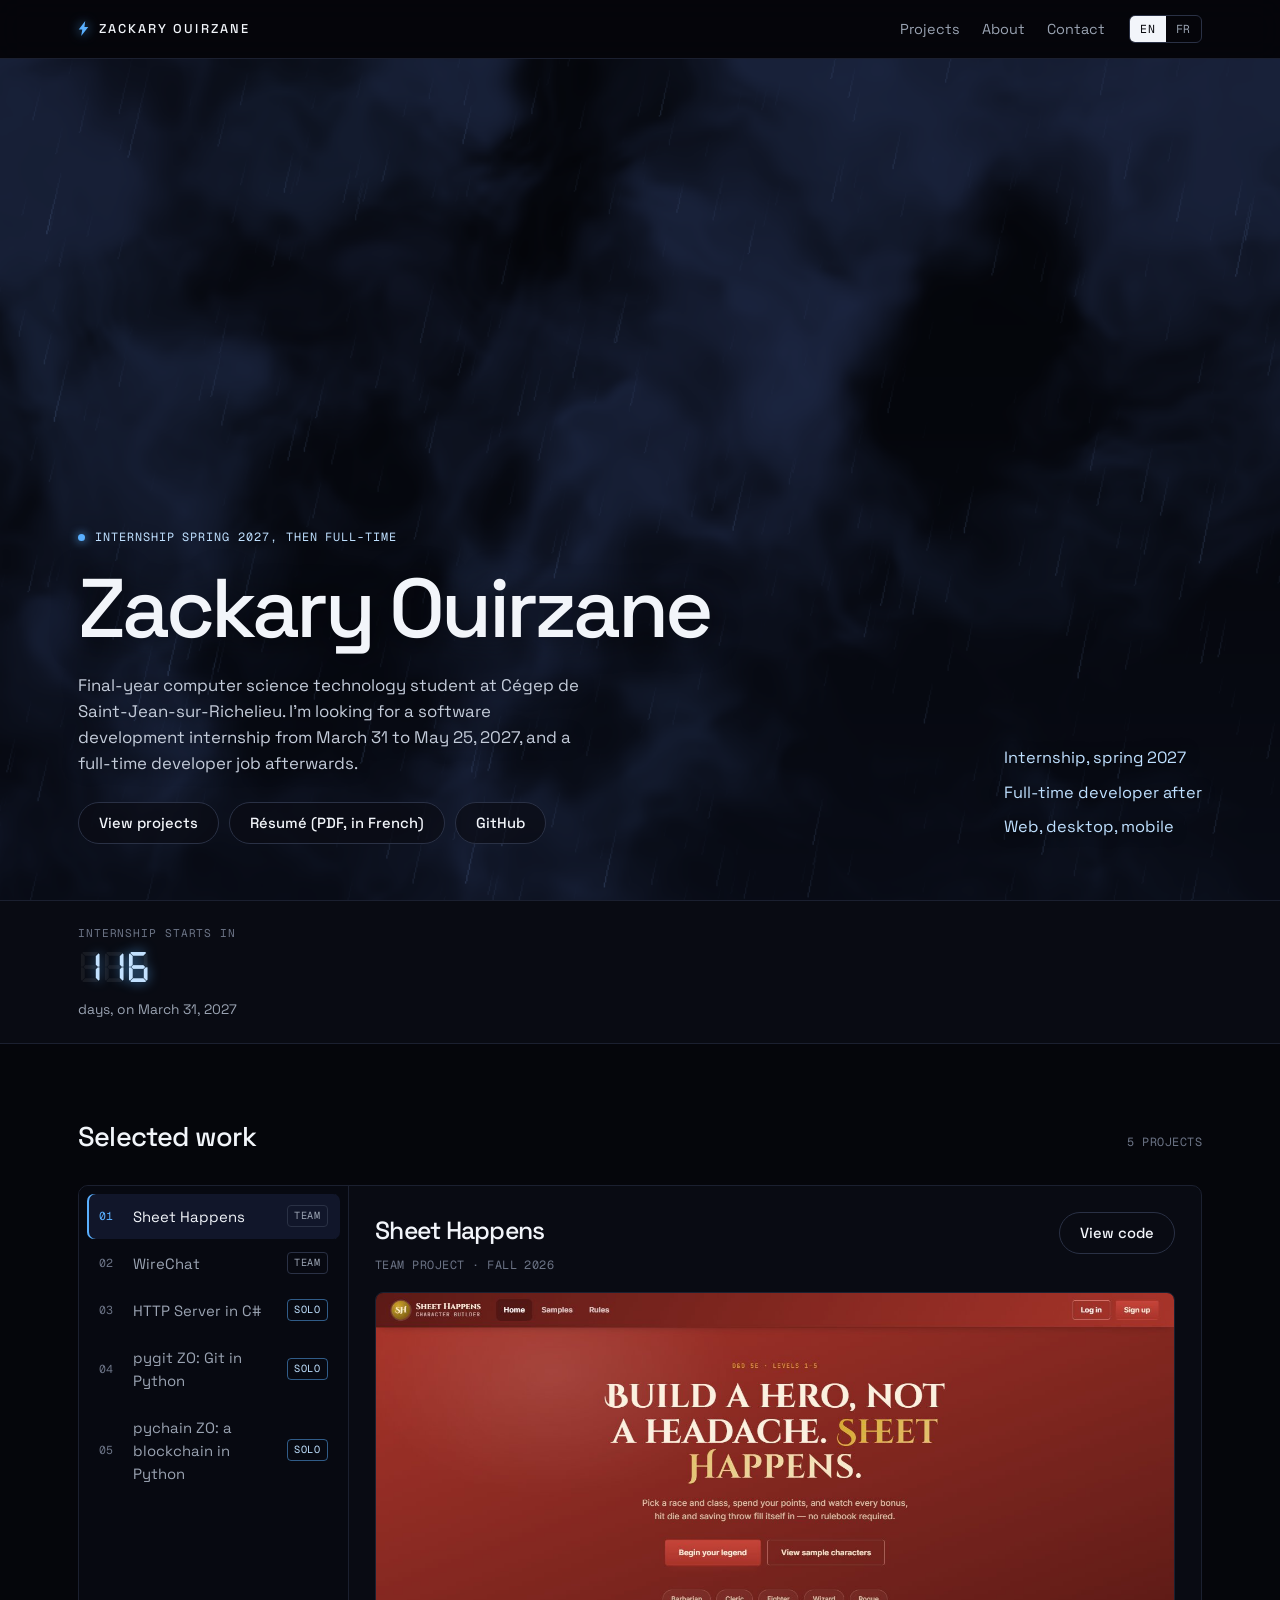
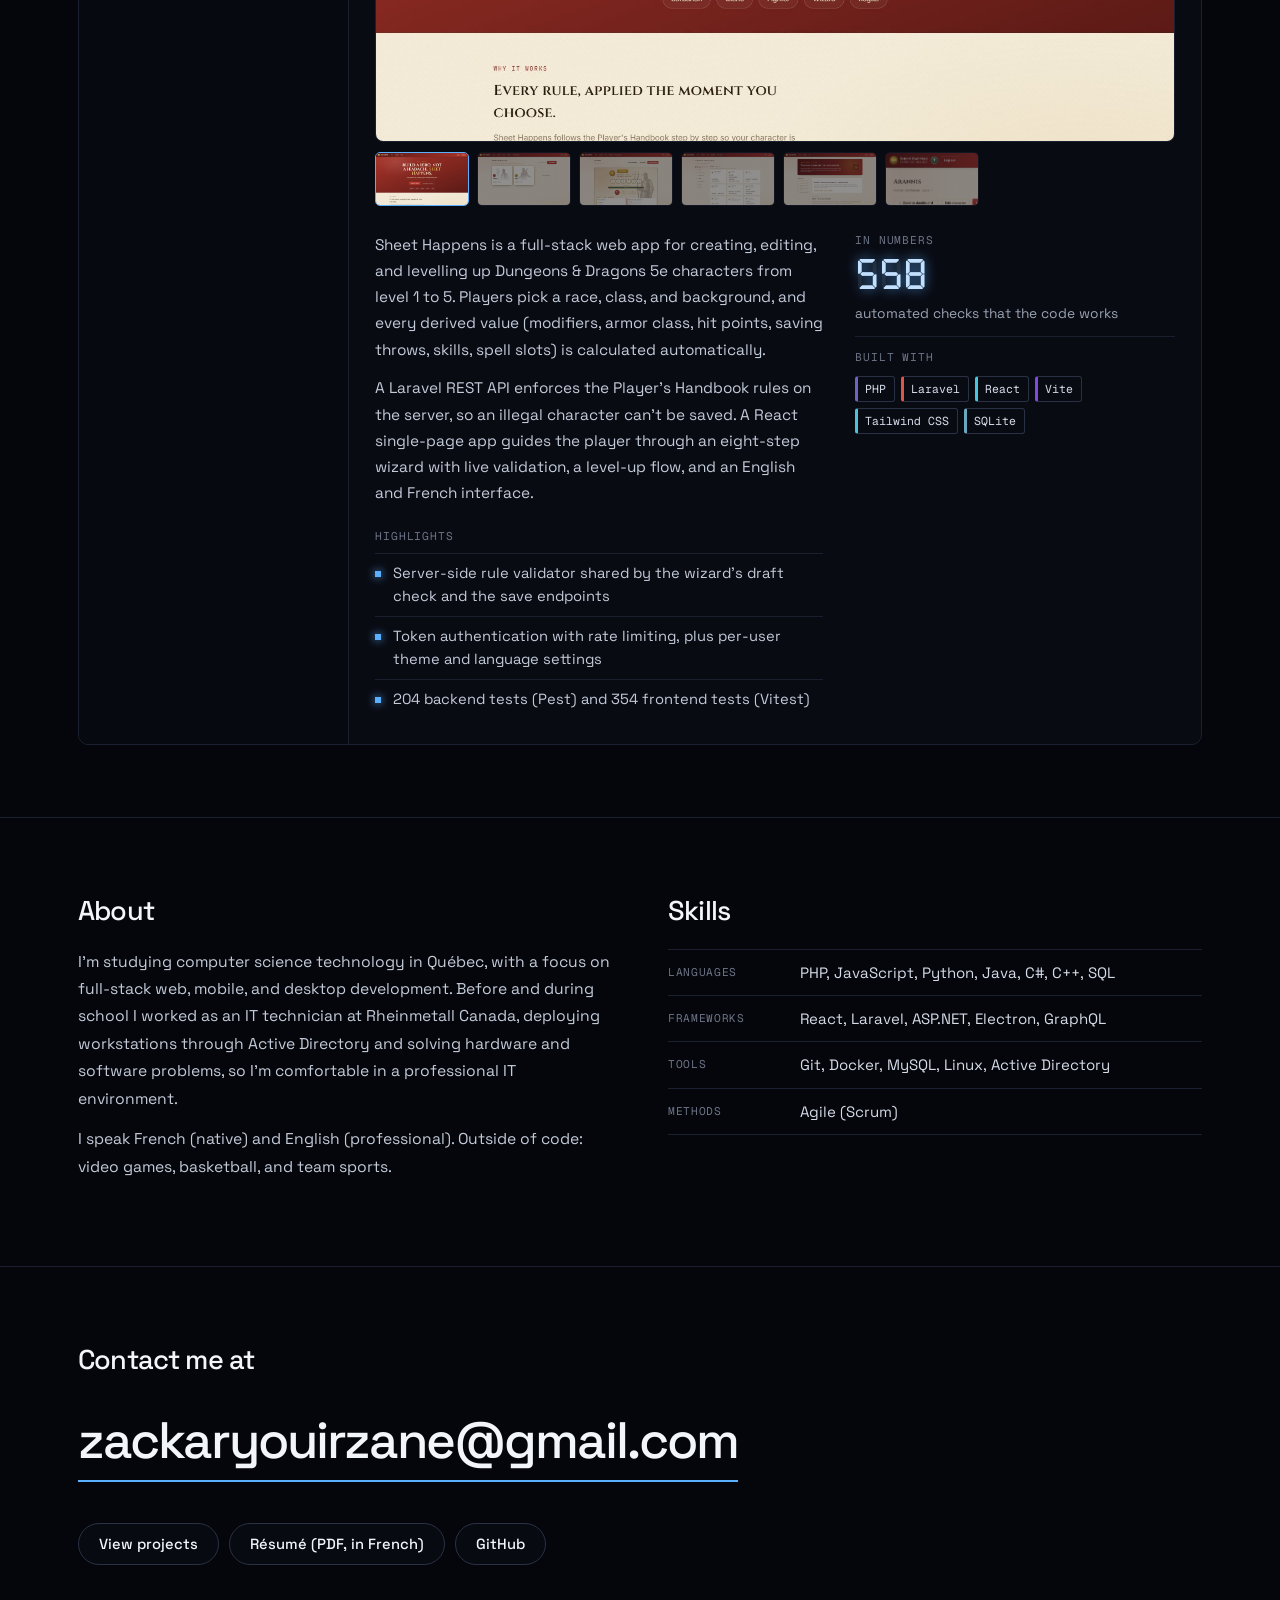
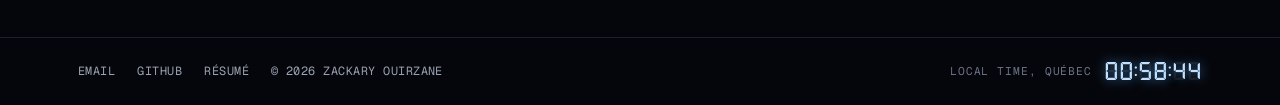
==== commit 970a731e: "New design: storm hero, project tabs, new fonts, and a pinned copy of Three.js" ====
--- a/index.html
+++ b/index.html
@@ -5,24 +5,25 @@
 <meta name="viewport" content="width=device-width, initial-scale=1">
 <title>Zackary Ouirzane — Developer</title>
 <meta name="description" content="Portfolio of Zackary Ouirzane, a computer science technology student seeking a software development internship in spring 2027 and a developer job afterwards.">
-<meta name="theme-color" content="#0A0A0D">
-<meta property="og:type" content="website">
-<meta property="og:title" content="Zackary Ouirzane — Developer">
-<meta property="og:description" content="Computer science technology student seeking a software development internship in spring 2027, then a developer job. Selected projects and contact.">
-<link rel="icon" href="favicon.svg" type="image/svg+xml">
-<link rel="preload" href="fonts/space-grotesk-latin-500-normal.woff2" as="font" type="font/woff2" crossorigin>
+<meta name="theme-color" content="#05060B">
+<script type="importmap">
+{ "imports": { "three": "./vendor/three/three.module.min.js", "three/addons/": "./vendor/three/addons/" } }
+</script>
 <link rel="stylesheet" href="styles.css">
 </head>
 <body>
 
-<header class="nav dark">
+<header class="nav">
   <div class="wrap nav-inner">
-    <a class="brand" href="#top"><span class="sq" aria-hidden="true"></span>ZO / OUIRZANE</a>
+    <a class="brand" href="#top">
+      <svg class="bolt" viewBox="0 0 16 22" aria-hidden="true"><path d="M10.5 0 1 12.5h5.2L4.6 22 15 8.8H9.4z" fill="currentColor"/></svg>
+      <span>ZACKARY OUIRZANE</span>
+    </a>
     <div class="nav-right">
       <nav aria-label="Main">
-        <a href="#projects"><span class="idx" aria-hidden="true">01</span><span data-i18n="navProjects"></span></a>
-        <a href="#about"><span class="idx" aria-hidden="true">02</span><span data-i18n="navAbout"></span></a>
-        <a href="#contact"><span class="idx" aria-hidden="true">03</span><span data-i18n="navContact"></span></a>
+        <a href="#projects" data-i18n="navProjects"></a>
+        <a href="#about" data-i18n="navAbout"></a>
+        <a href="#contact" data-i18n="navContact"></a>
       </nav>
       <div class="lang" role="group" aria-label="Language / Langue">
         <button type="button" data-lang="en">EN</button>
@@ -34,65 +35,60 @@
 
 <main id="top">
 
-  <section class="hero dark">
-    <div class="wrap hero-grid">
+  <section class="hero" id="hero">
+    <canvas id="storm" aria-hidden="true"></canvas>
+    <div class="glow-fallback"></div>
+    <div class="wrap hero-body">
       <div class="hero-text">
-        <p class="status"><span class="sq pulse" aria-hidden="true"></span><span data-i18n="status"></span></p>
-        <h1 data-i18n-html="heroTitle"></h1>
+        <p class="status"><span class="dot" aria-hidden="true"></span><span data-i18n="status"></span></p>
+        <h1>Zackary Ouirzane</h1>
         <p class="lead" data-i18n="lead"></p>
-        <div class="stats">
-          <div class="stat">
-            <div class="label" data-i18n="statStartLabel"></div>
-            <span class="seg big" id="stat-days" data-ghost="888">000</span>
-            <div class="sub" data-i18n="statStartSub"></div>
-          </div>
-          <div class="stat">
-            <div class="label" data-i18n="statProjectsLabel"></div>
-            <span class="seg big" id="stat-projects" data-ghost="88">00</span>
-            <div class="sub" data-i18n="statProjectsSub"></div>
-          </div>
-          <div class="stat">
-            <div class="label" data-i18n="statJobLabel"></div>
-            <span class="seg big" id="stat-year" data-ghost="8888">2027</span>
-            <div class="sub" data-i18n="statJobSub"></div>
-          </div>
-        </div>
-        <p class="links">
-          <a class="btn btn-glow" href="#projects" data-i18n="viewProjects"></a>
-          <a href="resume.pdf" data-i18n="resume"></a>
-          <a href="https://github.com/Gothrick" rel="noopener">GitHub</a>
+        <p class="actions">
+          <a class="btn btn-main" href="#projects" data-i18n="viewProjects"></a>
+          <a class="btn" href="resume.pdf" data-i18n="resume"></a>
+          <a class="btn" href="https://github.com/Gothrick" rel="noopener">GitHub</a>
         </p>
       </div>
-      <dl class="facts">
-        <span class="x tl" aria-hidden="true"></span><span class="x tr" aria-hidden="true"></span>
-        <span class="x bl" aria-hidden="true"></span><span class="x br" aria-hidden="true"></span>
-        <div><dt data-i18n="factSeekingLabel"></dt><dd data-i18n="factSeeking"></dd></div>
-        <div><dt data-i18n="factSchoolLabel"></dt><dd>Cégep de Saint-Jean-sur-Richelieu</dd></div>
-        <div><dt data-i18n="factWorkLabel"></dt><dd data-i18n="factWork"></dd></div>
-        <div><dt data-i18n="factSpeaksLabel"></dt><dd data-i18n="factSpeaks"></dd></div>
-      </dl>
+      <ul class="hero-facts">
+        <li data-i18n="heroFact1"></li>
+        <li data-i18n="heroFact2"></li>
+        <li data-i18n="heroFact3"></li>
+      </ul>
+    </div>
+  </section>
+
+  <section class="readouts" aria-label="At a glance">
+    <div class="wrap readouts-grid">
+      <div class="readout">
+        <div class="label" data-i18n="statStartLabel"></div>
+        <span class="seg" id="stat-days" data-ghost="888">000</span>
+        <div class="sub" data-i18n="statStartSub"></div>
+      </div>
     </div>
   </section>
 
   <section id="projects" class="section">
     <div class="wrap">
       <div class="section-head">
-        <h2><span class="idx" aria-hidden="true">01</span><span data-i18n="selectedWork"></span></h2>
+        <h2 data-i18n="selectedWork"></h2>
         <span class="mono muted" id="projects-count"></span>
       </div>
-      <div class="grid" id="project-grid"></div>
+      <div class="workbench">
+        <div class="tablist" role="tablist" aria-orientation="vertical" id="tablist" aria-label="Projects"></div>
+        <div class="panel" role="tabpanel" id="panel" tabindex="0"></div>
+      </div>
     </div>
   </section>
 
   <section id="about" class="section">
     <div class="wrap two-col">
       <div>
-        <h2><span class="idx" aria-hidden="true">02</span><span data-i18n="aboutTitle"></span></h2>
+        <h2 data-i18n="aboutTitle"></h2>
         <p data-i18n="aboutP1"></p>
         <p data-i18n="aboutP2"></p>
       </div>
       <div>
-        <h2 class="plain" data-i18n="skillsTitle"></h2>
+        <h2 data-i18n="skillsTitle"></h2>
         <dl class="skills" id="skills"></dl>
       </div>
     </div>
@@ -100,25 +96,24 @@
 
   <section id="contact" class="section contact">
     <div class="wrap">
-      <h2><span class="idx" aria-hidden="true">03</span><span data-i18n="contactTitle"></span></h2>
+      <h2 data-i18n="contactTitle"></h2>
       <p><a class="email" href="mailto:zackaryouirzane@gmail.com">zackaryouirzane@gmail.com</a></p>
-      <p class="links">
-        <a class="btn btn-ink" href="#projects" data-i18n="viewProjects"></a>
-        <a href="resume.pdf" data-i18n="resume"></a>
-        <a href="https://github.com/Gothrick" rel="noopener">GitHub</a>
+      <p class="actions">
+        <a class="btn btn-main" href="#projects" data-i18n="viewProjects"></a>
+        <a class="btn" href="resume.pdf" data-i18n="resume"></a>
+        <a class="btn" href="https://github.com/Gothrick" rel="noopener">GitHub</a>
       </p>
     </div>
   </section>
 
 </main>
 
-<footer class="footer dark">
+<footer class="footer">
   <div class="wrap footer-inner">
     <div class="footer-links mono">
       <a href="mailto:zackaryouirzane@gmail.com">Email</a>
       <a href="https://github.com/Gothrick" rel="noopener">GitHub</a>
       <a href="resume.pdf" data-i18n="resumeShort"></a>
-      <span><span data-i18n="updated"></span> <span id="site-updated"></span></span>
       <span>© <span id="year"></span> Zackary Ouirzane</span>
     </div>
     <div class="clock">
@@ -128,16 +123,11 @@
   </div>
 </footer>
 
-<dialog id="detail" aria-labelledby="detail-title">
-  <button class="detail-close" id="detail-close" aria-label="Close project details">&times;</button>
-  <div id="detail-body"></div>
-</dialog>
-
 <script src="i18n.js"></script>
-<noscript><p style="text-align:center;padding:2rem">This site needs JavaScript to show the project list. Find my work on <a href="https://github.com/Gothrick">GitHub</a> or write to <a href="mailto:zackaryouirzane@gmail.com">zackaryouirzane@gmail.com</a>.</p></noscript>
-
 <script src="projects.js"></script>
 <script src="auto-projects.js"></script>
 <script src="script.js"></script>
+<script type="module" src="storm.js"></script>
+<noscript><p style="text-align:center;padding:2rem">This site needs JavaScript. Find my work on <a href="https://github.com/Gothrick">GitHub</a> or write to <a href="mailto:zackaryouirzane@gmail.com">zackaryouirzane@gmail.com</a>.</p></noscript>
 </body>
 </html>
--- a/styles.css
+++ b/styles.css
@@ -1,214 +1,166 @@
+@font-face { font-family: "Geist Mono"; font-weight: 400; font-display: swap; src: url(fonts/geist-mono-latin-400-normal.woff2) format("woff2"); }
+@font-face { font-family: "Geist Mono"; font-weight: 500; font-display: swap; src: url(fonts/geist-mono-latin-500-normal.woff2) format("woff2"); }
 @font-face { font-family: "Space Grotesk"; font-weight: 400; font-display: swap; src: url(fonts/space-grotesk-latin-400-normal.woff2) format("woff2"); }
 @font-face { font-family: "Space Grotesk"; font-weight: 500; font-display: swap; src: url(fonts/space-grotesk-latin-500-normal.woff2) format("woff2"); }
-@font-face { font-family: "Michroma"; font-weight: 400; font-display: swap; src: url(fonts/michroma-latin-400-normal.woff2) format("woff2"); }
-@font-face { font-family: "JetBrains Mono"; font-weight: 400; font-display: swap; src: url(fonts/jetbrains-mono-latin-400-normal.woff2) format("woff2"); }
-@font-face { font-family: "JetBrains Mono"; font-weight: 500; font-display: swap; src: url(fonts/jetbrains-mono-latin-500-normal.woff2) format("woff2"); }
 @font-face { font-family: "DSEG7"; font-weight: 700; font-display: swap; src: url(fonts/DSEG7Classic-Bold.woff2) format("woff2"); }
 
 :root {
-  --ink: #0A0A0D;          /* dark bands and main text */
-  --glow: #FF9F1C;         /* the orange: used on dark backgrounds only */
-  --paper: #FFFFFF;
-  --soft: #5C5F66;         /* secondary text on white */
-  --line: #D9DBDF;         /* hairlines on white */
-  --on-dark: #F2F2F0;
-  --on-dark-soft: #B4B4BA;
-  --line-dark: #2A2A30;
+  --bg: #05060B;
+  --panel: #090B13;
+  --panel-2: #0D1019;
+  --line: #1B2030;
+  --line-2: #2A3145;
+  --text: #F2F5FA;
+  --soft: #9AA3B2;
+  --faint: #6B7385;
+  --blue: #5AB0FF;
+  --ice: #BFE0FF;
   --sans: "Space Grotesk", system-ui, -apple-system, "Segoe UI", Roboto, sans-serif;
-  --mono: "JetBrains Mono", ui-monospace, Consolas, Menlo, monospace;
-  --wide: "Michroma", "Space Grotesk", system-ui, sans-serif;
+  --mono: "Geist Mono", ui-monospace, Consolas, Menlo, monospace;
   --seg: "DSEG7", var(--mono);
 }
 
 * { box-sizing: border-box; }
-html { scroll-behavior: smooth; }
+html { scroll-behavior: smooth; scrollbar-width: thin; scrollbar-color: var(--line-2) var(--bg); }
 @media (prefers-reduced-motion: reduce) { html { scroll-behavior: auto; } }
+body { margin: 0; background: var(--bg); color: var(--text); font-family: var(--sans); line-height: 1.55; -webkit-font-smoothing: antialiased; }
+a { color: inherit; text-decoration: none; }
+:focus-visible { outline: 2px solid var(--blue); outline-offset: 3px; }
+h1, h2, h3 { font-weight: 500; margin: 0; letter-spacing: -0.03em; }
+p { margin: 0 0 0.8rem; }
+.wrap { max-width: 1180px; margin-inline: auto; padding-inline: 28px; }
+.mono { font-family: var(--mono); font-size: 0.74rem; letter-spacing: 0.04em; text-transform: uppercase; }
+.muted { color: var(--faint); }
+.label { font-family: var(--mono); font-size: 0.7rem; letter-spacing: 0.08em; text-transform: uppercase; color: var(--faint); margin-bottom: 10px; }
 
-body { margin: 0; background: var(--paper); color: var(--ink); font-family: var(--sans); line-height: 1.55; }
-a { color: inherit; text-decoration: none; }
-:focus-visible { outline: 2px solid var(--ink); outline-offset: 3px; }
-.dark :focus-visible { outline-color: var(--glow); }
-h1, h2, h3 { font-weight: 500; margin: 0; letter-spacing: -0.02em; }
-p { margin: 0 0 0.8rem; }
+/* segment-display numbers, in lightning blue */
+.seg { font-family: var(--seg); font-weight: 700; color: var(--ice); position: relative; display: inline-block; line-height: 1; white-space: pre; font-size: 1.9rem; text-shadow: 0 0 12px rgba(90, 176, 255, 0.75); }
+.seg::before { content: attr(data-ghost); position: absolute; left: 0; top: 0; color: #fff; opacity: 0.06; text-shadow: none; }
 
-.wrap { max-width: 1040px; margin-inline: auto; padding-inline: 24px; }
-.dark { background: var(--ink); color: var(--on-dark); }
-.mono { font-family: var(--mono); font-size: 0.72rem; letter-spacing: 0.06em; text-transform: uppercase; }
-.muted { color: var(--soft); }
-.idx { font-family: var(--mono); font-size: 0.72rem; letter-spacing: 0.06em; color: #8A8A90; margin-right: 8px; font-weight: 400; }
-.sq { display: inline-block; width: 8px; height: 8px; background: var(--glow); margin-right: 9px; }
+/* nav */
+.nav { position: sticky; top: 0; z-index: 20; background: rgba(5, 6, 11, 0.6); backdrop-filter: blur(14px); border-bottom: 1px solid var(--line); }
+.nav-inner { display: flex; justify-content: space-between; align-items: center; min-height: 58px; gap: 16px; }
+.brand { display: flex; align-items: center; gap: 10px; font-size: 0.8rem; letter-spacing: 0.16em; font-weight: 500; }
+.bolt { width: 11px; height: 15px; color: var(--blue); filter: drop-shadow(0 0 6px rgba(90, 176, 255, 0.8)); }
+.nav-right { display: flex; align-items: center; gap: 24px; }
+.nav nav { display: flex; gap: 22px; font-size: 0.9rem; color: var(--soft); }
+.nav nav a:hover { color: var(--text); }
+.lang { display: flex; border: 1px solid var(--line-2); border-radius: 6px; overflow: hidden; font-family: var(--mono); }
+.lang button { all: unset; cursor: pointer; font-size: 0.72rem; letter-spacing: 0.06em; padding: 4px 10px; color: var(--soft); }
+.lang button[aria-pressed="true"] { background: var(--text); color: var(--bg); }
+.lang button:focus-visible { outline: 2px solid var(--blue); outline-offset: -2px; }
 
-/* Segment-display numbers. data-ghost holds the "all segments lit" shape shown faintly behind. */
-.seg {
-  font-family: var(--seg); font-weight: 700; color: var(--glow); position: relative;
-  display: inline-block; line-height: 1; white-space: pre; font-size: 1.5rem;
-  text-shadow: 0 0 10px rgba(255, 159, 28, 0.65);
-}
-.seg::before { content: attr(data-ghost); position: absolute; left: 0; top: 0; color: #fff; opacity: 0.07; text-shadow: none; }
-.seg.big { font-size: 2rem; }
+/* hero */
+.hero { position: relative; min-height: calc(100vh - 58px); min-height: calc(100svh - 58px); overflow: hidden; display: flex; align-items: flex-end; border-bottom: 1px solid var(--line); }
+.hero canvas { position: absolute; inset: 0; width: 100%; height: 100%; display: block; pointer-events: none; }
+.glow-fallback { position: absolute; inset: 0; background: radial-gradient(60% 50% at 62% 40%, rgba(90, 176, 255, 0.25), rgba(90, 176, 255, 0) 70%); display: none; }
+.no-gl .glow-fallback { display: block; }
+.hero-body { position: relative; z-index: 2; width: 100%; display: grid; grid-template-columns: minmax(0, 1.25fr) minmax(0, 0.75fr); gap: 40px; align-items: end; padding-block: 0 56px; pointer-events: none; }
+.hero-body a { pointer-events: auto; }
+.status { display: flex; align-items: center; gap: 10px; font-family: var(--mono); font-size: 0.74rem; letter-spacing: 0.08em; text-transform: uppercase; color: var(--ice); margin-bottom: 20px; }
+.dot { width: 7px; height: 7px; border-radius: 50%; background: var(--blue); box-shadow: 0 0 10px var(--blue); }
+h1 { font-size: clamp(2.6rem, 6.6vw, 5.2rem); line-height: 1; letter-spacing: -0.045em; margin-bottom: 22px; text-shadow: 0 2px 30px rgba(5, 6, 11, 0.85); }
+.lead { color: #C3CBD9; max-width: 520px; font-size: 1.05rem; text-shadow: 0 1px 16px rgba(5, 6, 11, 0.9); margin-bottom: 26px; }
+.actions { display: flex; flex-wrap: wrap; gap: 10px; margin: 0; }
+.btn { display: inline-block; font: 500 0.92rem var(--sans); padding: 11px 20px; border-radius: 999px; border: 1px solid var(--line-2); background: rgba(10, 12, 20, 0.7); color: var(--text); transition: border-color 0.2s, box-shadow 0.2s, background 0.2s; cursor: pointer; }
+.btn:hover { border-color: var(--blue); box-shadow: 0 0 18px rgba(90, 176, 255, 0.3); }
+.btn-main { background: rgba(10, 12, 20, 0.7); }
+.hero-facts { list-style: none; margin: 0; padding: 0; justify-self: end; font-size: 1.02rem; line-height: 2.1; color: var(--ice); text-shadow: 0 1px 14px rgba(5, 6, 11, 0.9); }
 
-/* --- nav --- */
-.nav { position: sticky; top: 0; z-index: 10; border-bottom: 1px solid var(--line-dark); }
-.nav-inner { display: flex; justify-content: space-between; align-items: center; min-height: 52px; gap: 16px; }
-.brand { font-family: var(--wide); font-size: 0.74rem; letter-spacing: 0.14em; white-space: nowrap; }
-.nav-right { display: flex; align-items: center; gap: 22px; }
-.nav nav { display: flex; gap: 20px; font-family: var(--mono); font-size: 0.72rem; letter-spacing: 0.06em; text-transform: uppercase; color: var(--on-dark-soft); }
-.nav nav a:hover { color: var(--glow); }
-.nav .idx { margin-right: 6px; color: #77777E; }
-.lang { display: flex; border: 1px solid var(--line-dark); font-family: var(--mono); }
-.lang button { all: unset; cursor: pointer; font-size: 0.72rem; letter-spacing: 0.06em; padding: 3px 9px; color: var(--on-dark-soft); }
-.lang button[aria-pressed="true"] { background: var(--glow); color: var(--ink); }
-.lang button:focus-visible { outline: 2px solid var(--glow); outline-offset: 2px; }
+/* readouts */
+.readouts { border-bottom: 1px solid var(--line); background: var(--panel); }
+.readouts-grid { display: block; }
+.readout { padding: 24px 0; }
+.readout .sub { font-size: 0.86rem; color: var(--soft); margin-top: 10px; line-height: 1.4; }
 
-/* --- hero --- */
-.hero { overflow-x: clip; }
-.hero-grid { display: grid; grid-template-columns: minmax(0, 1fr) 290px; gap: 40px; align-items: end; padding-block: 56px 52px; }
-.status { display: flex; align-items: center; font-family: var(--mono); font-size: 0.74rem; letter-spacing: 0.06em; text-transform: uppercase; color: var(--glow); margin-bottom: 18px; }
-h1 { font-size: clamp(2.3rem, 6vw, 3.6rem); line-height: 1.04; letter-spacing: -0.035em; }
-.lead { margin-top: 16px; color: #C8C8CC; font-size: 1rem; max-width: 520px; }
-.stats { display: grid; grid-template-columns: repeat(3, minmax(0, 1fr)); gap: 16px; margin: 28px 0 28px; max-width: 560px; }
-.stat { border-left: 1px solid var(--line-dark); padding: 2px 0 2px 14px; }
-.label { font-family: var(--mono); font-size: 0.7rem; letter-spacing: 0.08em; text-transform: uppercase; color: #9A9AA0; margin-bottom: 10px; }
-.stat .sub { font-family: var(--sans); font-size: 0.85rem; letter-spacing: 0; text-transform: none; color: #C8C8CC; margin: 8px 0 0; line-height: 1.35; }
-
-.links { display: flex; flex-wrap: wrap; align-items: center; gap: 20px; margin: 0; font-size: 0.9rem; }
-.links a:not(.btn) { border-bottom: 1px solid #77777E; padding-bottom: 1px; }
-.links a:not(.btn):hover { border-color: currentColor; }
-.btn { display: inline-block; font: 500 0.88rem var(--sans); cursor: pointer; padding: 9px 16px; border: 1px solid var(--ink); background: transparent; color: var(--ink); transition: background 0.15s, color 0.15s; }
-.btn:hover { background: var(--ink); color: var(--paper); }
-.btn-ink { background: var(--ink); color: var(--paper); }
-.btn-ink:hover { background: #2A2A30; }
-.btn-glow { background: var(--glow); border-color: var(--glow); color: var(--ink); }
-.btn-glow:hover { background: #FFB54D; border-color: #FFB54D; color: var(--ink); }
-
-.facts { position: relative; margin: 0; padding: 4px 12px; border-bottom: 1px solid var(--line-dark); }
-.facts > div { display: grid; grid-template-columns: 84px 1fr; gap: 10px; padding: 8px 0; border-top: 1px solid var(--line-dark); font-size: 0.86rem; }
-.facts dt { font-family: var(--mono); font-size: 0.7rem; letter-spacing: 0.06em; text-transform: uppercase; color: #9A9AA0; padding-top: 2px; }
-.facts dd { margin: 0; }
-.x { position: absolute; width: 11px; height: 11px; color: var(--glow); }
-.x::before, .x::after { content: ""; position: absolute; background: currentColor; }
-.x::before { left: 5px; top: 0; width: 1px; height: 11px; }
-.x::after { top: 5px; left: 0; height: 1px; width: 11px; }
-.x.tl { left: -6px; top: -6px; } .x.tr { right: -6px; top: -6px; }
-.x.bl { left: -6px; bottom: -6px; } .x.br { right: -6px; bottom: -6px; }
-
-/* --- sections --- */
-.section { padding-block: 52px; border-top: 1px solid var(--line); scroll-margin-top: 52px; }
-.section-head { display: flex; justify-content: space-between; align-items: baseline; margin-bottom: 20px; }
-h2 { font-size: 1.5rem; margin-bottom: 16px; }
+/* sections */
+.section { padding-block: 72px; border-bottom: 1px solid var(--line); scroll-margin-top: 58px; }
+.section-head { display: flex; justify-content: space-between; align-items: baseline; margin-bottom: 26px; }
+h2 { font-size: 1.7rem; margin-bottom: 16px; }
 .section-head h2 { margin: 0; }
 
-/* --- project grid: cards share their borders --- */
-.grid { display: grid; grid-template-columns: repeat(auto-fill, minmax(290px, 1fr)); border-top: 1px solid var(--ink); border-left: 1px solid var(--ink); }
-.card { position: relative; display: flex; flex-direction: column; border-right: 1px solid var(--ink); border-bottom: 1px solid var(--ink); background: var(--paper); transition: background 0.18s, color 0.18s; }
-.card:hover, .card:focus-within { background: var(--ink); color: var(--on-dark); }
-.shot { aspect-ratio: 16 / 9; background: #EFEFEC; display: flex; align-items: center; justify-content: center; font-family: var(--mono); font-size: 0.72rem; color: #8A8A86; overflow: hidden; }
-.shot img { width: 100%; height: 100%; object-fit: cover; display: block; }
-.card-body { padding: 14px 16px 16px; display: flex; flex-direction: column; flex: 1; }
-.card-top { display: flex; justify-content: space-between; align-items: baseline; gap: 10px; }
-.card h3 { font-size: 1.12rem; }
-.card-top .idx { margin: 0; }
-.card-open { all: unset; cursor: pointer; font: inherit; color: inherit; }
-.card-open::after { content: ""; position: absolute; inset: 0; }
-.card-open:focus-visible { outline: 2px solid var(--glow); outline-offset: 4px; }
-.card-desc { font-size: 0.9rem; color: var(--soft); margin: 6px 0 14px; }
-.card:hover .card-desc, .card:focus-within .card-desc { color: #C8C8CC; }
-.card-foot { display: flex; justify-content: space-between; align-items: center; margin-top: auto; padding-top: 12px; font-size: 0.85rem; }
-.ext { position: relative; z-index: 1; border-bottom: 1px solid #9A9AA0; }
-.ext:hover { border-color: currentColor; }
-.strip { background: var(--ink); color: var(--on-dark); padding: 11px 16px; display: flex; align-items: center; gap: 12px; min-height: 52px; border-top: 1px solid var(--line-dark); }
-.strip .what { font-size: 0.8rem; line-height: 1.3; color: #DADADD; }
+/* projects: tab list on the left, the selected project on the right */
+.workbench { display: grid; grid-template-columns: 270px minmax(0, 1fr); border: 1px solid var(--line); border-radius: 10px; overflow: hidden; background: var(--panel); }
+.tablist { display: flex; flex-direction: column; border-right: 1px solid var(--line); background: #070911; padding: 8px; gap: 2px; }
+.tab { all: unset; box-sizing: border-box; cursor: pointer; display: grid; grid-template-columns: 26px 1fr auto; align-items: center; gap: 8px; padding: 11px 12px; border-radius: 7px; color: var(--soft); font-size: 0.93rem; position: relative; }
+.tab .idx { font-family: var(--mono); font-size: 0.72rem; color: var(--faint); }
+.tab:hover { background: #0C0F1A; color: var(--text); }
+.tab[aria-selected="true"] { background: #11162A; color: var(--text); box-shadow: inset 2px 0 0 var(--blue); }
+.tab[aria-selected="true"] .idx { color: var(--blue); }
+.tab:focus-visible { outline: 2px solid var(--blue); outline-offset: -2px; }
+.kind { font-family: var(--mono); font-size: 0.64rem; letter-spacing: 0.08em; text-transform: uppercase; padding: 2px 6px; border: 1px solid var(--line-2); border-radius: 4px; color: var(--soft); }
+.kind.solo { color: var(--ice); border-color: rgba(90, 176, 255, 0.5); }
 
-.pills { list-style: none; padding: 0; margin: 0 0 4px; display: flex; flex-wrap: wrap; gap: 6px; }
-.pills li { font-family: var(--mono); font-size: 0.72rem; padding: 2px 7px 2px 6px; border: 1px solid #BDBDB8; border-left: 3px solid var(--bar, var(--ink)); }
-.pills li.more { border-left-width: 1px; color: var(--soft); }
-.card:hover .pills li, .card:focus-within .pills li, .aside .pills li { border-color: #55555C; border-left-color: var(--bar, #9A9AA0); }
+.panel { padding: 26px; min-width: 0; outline: none; }
+.panel-head { display: flex; justify-content: space-between; align-items: flex-start; gap: 16px; margin-bottom: 18px; flex-wrap: wrap; }
+.panel-head h3 { font-size: 1.55rem; }
+.panel-head .meta { font-family: var(--mono); font-size: 0.74rem; letter-spacing: 0.04em; text-transform: uppercase; color: var(--faint); margin-top: 6px; }
+.shot { aspect-ratio: 16 / 9; background: #0A0D16; border: 1px solid var(--line); border-radius: 8px; display: flex; align-items: center; justify-content: center; color: var(--faint); font-family: var(--mono); font-size: 0.74rem; overflow: hidden; }
+.shot img { width: 100%; height: 100%; object-fit: cover; object-position: top; display: block; }
+.thumbs { display: flex; gap: 8px; margin: 10px 0 22px; overflow-x: auto; padding-bottom: 4px; scrollbar-width: thin; }
+.thumb { all: unset; cursor: pointer; flex: 0 0 92px; aspect-ratio: 16 / 9; border: 1px solid var(--line); border-radius: 5px; overflow: hidden; opacity: 0.55; transition: opacity 0.15s, border-color 0.15s; }
+.thumb img { width: 100%; height: 100%; object-fit: cover; object-position: top; display: block; }
+.thumb:hover { opacity: 0.9; }
+.thumb[aria-current="true"] { opacity: 1; border-color: var(--blue); }
+.thumb:focus-visible { outline: 2px solid var(--blue); outline-offset: 2px; }
+.panel-cols { display: grid; grid-template-columns: minmax(0, 1.4fr) minmax(0, 1fr); gap: 32px; }
+.prose p { font-size: 0.96rem; color: #C3CBD9; line-height: 1.7; }
+.sub-h { font-family: var(--mono); font-size: 0.7rem; letter-spacing: 0.08em; text-transform: uppercase; color: var(--faint); margin: 22px 0 8px; font-weight: 400; }
+.highlights { list-style: none; margin: 0; padding: 0; font-size: 0.92rem; color: #C3CBD9; }
+.highlights li { padding: 8px 0 8px 18px; border-top: 1px solid var(--line); position: relative; line-height: 1.55; }
+.highlights li::before { content: ""; position: absolute; left: 0; top: 17px; width: 6px; height: 6px; background: var(--blue); box-shadow: 0 0 8px var(--blue); }
+.side .row { border-top: 1px solid var(--line); padding: 12px 0; font-size: 0.92rem; }
+.side .row:first-child { border-top: 0; padding-top: 0; }
+.side .stat .what { font-size: 0.86rem; color: var(--soft); margin-top: 8px; line-height: 1.4; }
+.side .btns { display: grid; gap: 8px; margin-top: 6px; }
+.side .btn { text-align: center; }
+.pills { list-style: none; padding: 0; margin: 0; display: flex; flex-wrap: wrap; gap: 6px; }
+.pills li { font-family: var(--mono); font-size: 0.72rem; padding: 3px 8px 3px 7px; border: 1px solid var(--line-2); border-left: 3px solid var(--bar, var(--faint)); border-radius: 3px; color: #D5DBE8; }
 
-/* --- details pop-up --- */
-body:has(dialog[open]) { overflow: hidden; }
-dialog { width: min(980px, calc(100% - 32px)); max-height: calc(100vh - 48px); border: 1px solid var(--ink); padding: 0; background: var(--paper); color: var(--ink); overflow: hidden; }
-#detail-body { max-height: calc(100vh - 50px); overflow-y: auto; scrollbar-width: thin; }
-dialog::backdrop { background: rgba(10, 10, 13, 0.7); }
-@media (prefers-reduced-motion: no-preference) {
-  dialog[open] { animation: pop 0.2s ease; }
-  @keyframes pop { from { opacity: 0; transform: translateY(8px); } }
-}
-.detail-close { position: absolute; top: 12px; right: 12px; z-index: 2; width: 34px; height: 34px; border: 1px solid #55555C; background: var(--ink); color: var(--on-dark); font-size: 1.3rem; line-height: 1; cursor: pointer; }
-.detail-close:hover { border-color: var(--glow); color: var(--glow); }
-.detail-inner { display: grid; grid-template-columns: minmax(0, 1fr) 280px; grid-template-areas: "head aside" "body aside"; }
-.detail-head { grid-area: head; padding: 28px 28px 0; }
-.detail-head h2 { font-size: 1.6rem; line-height: 1.15; margin: 4px 0 0; }
-.detail-main { grid-area: body; padding: 16px 28px 28px; }
-.aside { grid-area: aside; padding: 56px 20px 24px; }
-.aside .row { border-top: 1px solid var(--line-dark); padding: 10px 0; font-size: 0.86rem; }
-.aside .row .label { margin-bottom: 6px; }
-.aside .pills { margin: 0; }
-.aside .proof { display: flex; align-items: center; gap: 12px; }
-.aside .proof .what { font-size: 0.8rem; line-height: 1.3; color: #DADADD; }
-.aside .actions { display: grid; gap: 8px; margin-top: 14px; }
-.aside .btn { text-align: center; border-color: #55555C; color: var(--on-dark); }
-.aside .btn:hover { background: var(--on-dark); color: var(--ink); }
-.aside .btn-glow { color: var(--ink); border-color: var(--glow); }
-.aside .btn-glow:hover { background: #FFB54D; color: var(--ink); }
-.detail-text p { font-size: 0.96rem; line-height: 1.7; color: #2B2D31; }
-.sub { font-family: var(--mono); font-size: 0.72rem; letter-spacing: 0.08em; text-transform: uppercase; color: var(--soft); margin: 20px 0 8px; font-weight: 400; }
-.highlights { margin: 0 0 22px; padding-left: 0; list-style: none; font-size: 0.93rem; line-height: 1.6; color: #2B2D31; }
-.highlights li { padding: 7px 0 7px 18px; border-top: 1px solid var(--line); position: relative; }
-.highlights li::before { content: ""; position: absolute; left: 0; top: 15px; width: 7px; height: 7px; background: var(--ink); }
-.gallery { display: grid; gap: 12px; margin-bottom: 8px; }
-.gallery .shot { border: 1px solid var(--line); aspect-ratio: auto; }
-.gallery .shot img { height: auto; }
-.gallery .shot:not(:has(img)) { aspect-ratio: 16 / 9; }
-.detail-nav { display: flex; justify-content: space-between; margin-top: 24px; padding-top: 16px; border-top: 1px solid var(--line); }
+/* about, skills */
+.two-col { display: grid; grid-template-columns: 1fr 1fr; gap: 56px; }
+.two-col p { font-size: 0.98rem; color: #C3CBD9; line-height: 1.75; }
+.skills { margin: 0; border-bottom: 1px solid var(--line); }
+.skills > div { display: grid; grid-template-columns: 120px 1fr; gap: 12px; padding: 11px 0; border-top: 1px solid var(--line); font-size: 0.94rem; }
+.skills dt { font-family: var(--mono); font-size: 0.7rem; letter-spacing: 0.06em; text-transform: uppercase; color: var(--faint); padding-top: 3px; }
+.skills dd { margin: 0; color: #D5DBE8; }
 
-/* --- about, skills, contact, footer --- */
-.two-col { display: grid; grid-template-columns: 1fr 1fr; gap: 48px; }
-.two-col p { font-size: 0.96rem; color: #2B2D31; line-height: 1.7; }
-.skills { margin: 0; border-bottom: 1px solid var(--line); }
-.skills > div { display: grid; grid-template-columns: 110px 1fr; gap: 10px; padding: 9px 0; border-top: 1px solid var(--line); font-size: 0.92rem; }
-.skills dt { font-family: var(--mono); font-size: 0.7rem; letter-spacing: 0.06em; text-transform: uppercase; color: var(--soft); padding-top: 3px; }
-.skills dd { margin: 0; }
+.contact { text-align: left; }
+.email { display: inline-block; font-size: clamp(1.5rem, 5vw, 3.2rem); font-weight: 500; letter-spacing: -0.04em; overflow-wrap: anywhere; border-bottom: 2px solid var(--blue); margin: 4px 0 28px; transition: color 0.15s, text-shadow 0.15s; }
+.email:hover { color: var(--ice); text-shadow: 0 0 22px rgba(90, 176, 255, 0.6); }
 
-.email { display: inline-block; font-size: clamp(1.35rem, 4.6vw, 2.5rem); font-weight: 500; letter-spacing: -0.03em; overflow-wrap: anywhere; border-bottom: 2px solid var(--ink); margin: 4px 0 22px; transition: background 0.15s, color 0.15s; }
-.email:hover { background: var(--ink); color: var(--paper); }
-
-.footer-inner { display: flex; justify-content: space-between; align-items: center; flex-wrap: wrap; gap: 18px; padding-block: 22px; }
-.footer-links { display: flex; flex-wrap: wrap; gap: 8px 20px; color: var(--on-dark-soft); }
-.footer-links a:hover { color: var(--glow); }
+.footer-inner { display: flex; justify-content: space-between; align-items: center; flex-wrap: wrap; gap: 18px; padding-block: 24px; }
+.footer-links { display: flex; flex-wrap: wrap; gap: 8px 22px; color: var(--soft); }
+.footer-links a:hover { color: var(--text); }
 .clock { display: flex; align-items: center; gap: 12px; }
 .clock .label { margin: 0; }
+.clock .seg { font-size: 1.15rem; }
 
-/* --- motion: all of it is off when the visitor asks for reduced motion --- */
 @media (prefers-reduced-motion: no-preference) {
-  .pulse { animation: pulse 1.8s steps(2, jump-none) infinite; }
-  @keyframes pulse { 50% { opacity: 0.25; } }
-  .hero .seg { animation: power 0.9s linear 1; }
-  @keyframes power { 0% { opacity: 0; } 12% { opacity: 1; } 20% { opacity: 0.2; } 32% { opacity: 1; } 44% { opacity: 0.5; } 60% { opacity: 1; } }
-  .card .seg { transition: text-shadow 0.2s; }
-  .card:hover .seg, .card:focus-within .seg { text-shadow: 0 0 16px rgba(255, 159, 28, 0.95); }
+  .dot { animation: pulse 2.4s ease-in-out infinite; }
+  @keyframes pulse { 50% { opacity: 0.35; } }
+  .panel > * { animation: rise 0.28s ease both; }
+  @keyframes rise { from { opacity: 0; transform: translateY(6px); } }
 }
 
-@media (max-width: 820px) {
-  .hero-grid { grid-template-columns: 1fr; gap: 32px; padding-block: 36px 40px; align-items: start; }
-  .detail-inner { grid-template-columns: 1fr; grid-template-areas: "head" "aside" "body"; }
-  .detail-head { padding: 22px 56px 16px 18px; }
-  .detail-main { padding: 16px 18px 24px; }
-  .aside { padding: 4px 18px 18px; }
-  .two-col { grid-template-columns: 1fr; gap: 32px; }
+@media (max-width: 900px) {
+  .hero-body { grid-template-columns: 1fr; gap: 24px; padding-bottom: 40px; }
+  .hero-facts { justify-self: start; font-size: 0.96rem; line-height: 1.9; }
+  .workbench { grid-template-columns: 1fr; }
+  .tablist { flex-direction: row; overflow-x: auto; border-right: 0; border-bottom: 1px solid var(--line); scrollbar-width: thin; }
+  .tab { grid-template-columns: auto auto auto; flex: 0 0 auto; white-space: nowrap; }
+  .tab[aria-selected="true"] { box-shadow: inset 0 -2px 0 var(--blue); }
+  .panel { padding: 18px; }
+  .panel-cols { grid-template-columns: 1fr; gap: 20px; }
+  .two-col { grid-template-columns: 1fr; gap: 36px; }
 }
 @media (max-width: 640px) {
   .wrap { padding-inline: 18px; }
-  .nav-right { gap: 10px; }
-  .nav nav { gap: 10px; }
-  .nav .idx { display: none; }
-  .brand { font-size: 0.66rem; letter-spacing: 0.1em; }
-  .stats { grid-template-columns: 1fr; gap: 14px; }
-  .stat { display: grid; grid-template-columns: 132px 1fr; column-gap: 12px; align-items: center; }
-  .stat .label { grid-column: 1 / -1; margin-bottom: 6px; }
-  .stat .sub { margin: 0; }
-  .section { padding-block: 40px; }
+  .nav nav { display: none; }
+  .brand span { letter-spacing: 0.1em; font-size: 0.74rem; }
+  .readout { padding: 18px 0; display: grid; grid-template-columns: 110px 1fr; column-gap: 14px; align-items: center; }
+  .readout .label { grid-column: 1 / -1; margin-bottom: 6px; }
+  .readout .sub { margin: 0; }
+  .section { padding-block: 52px; }
 }
-@media (max-width: 420px) {
-  .brand { display: flex; align-items: center; }
-  .nav nav a[href="#about"] { display: none; }
-}
+
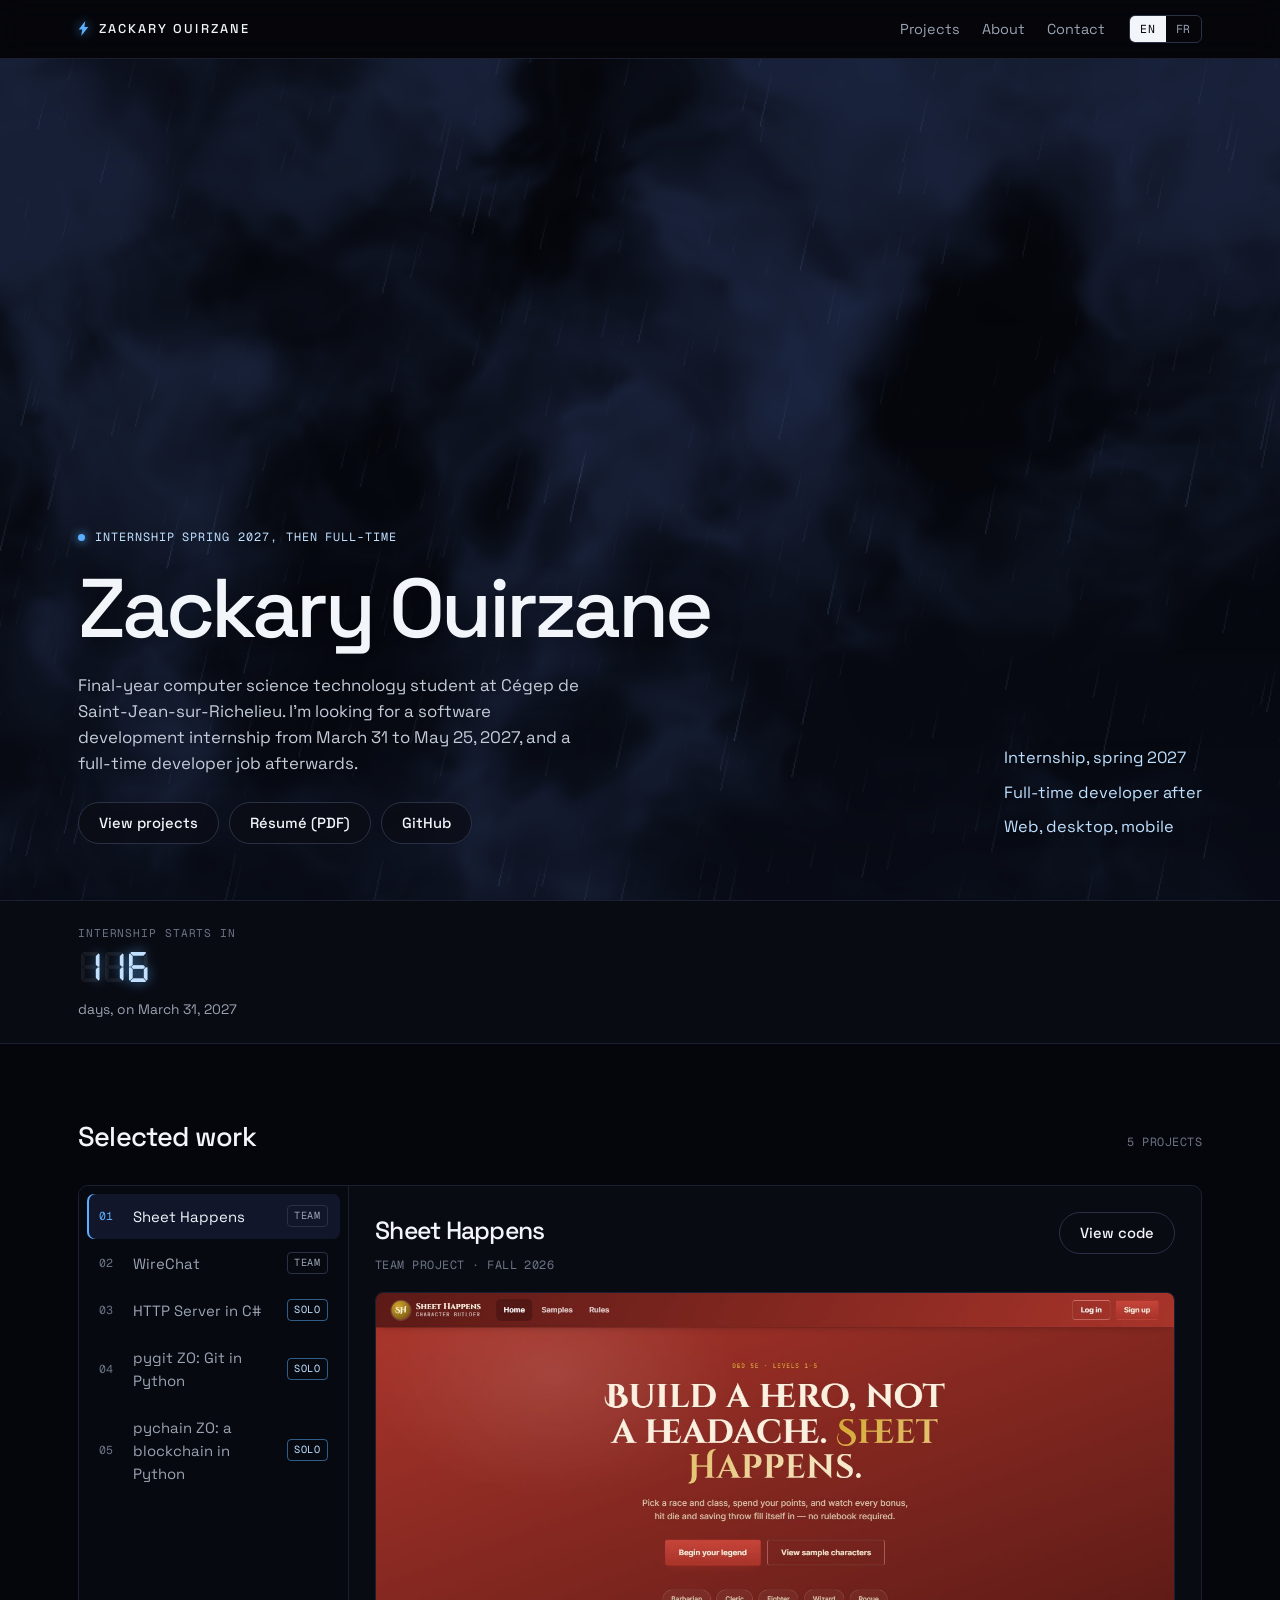
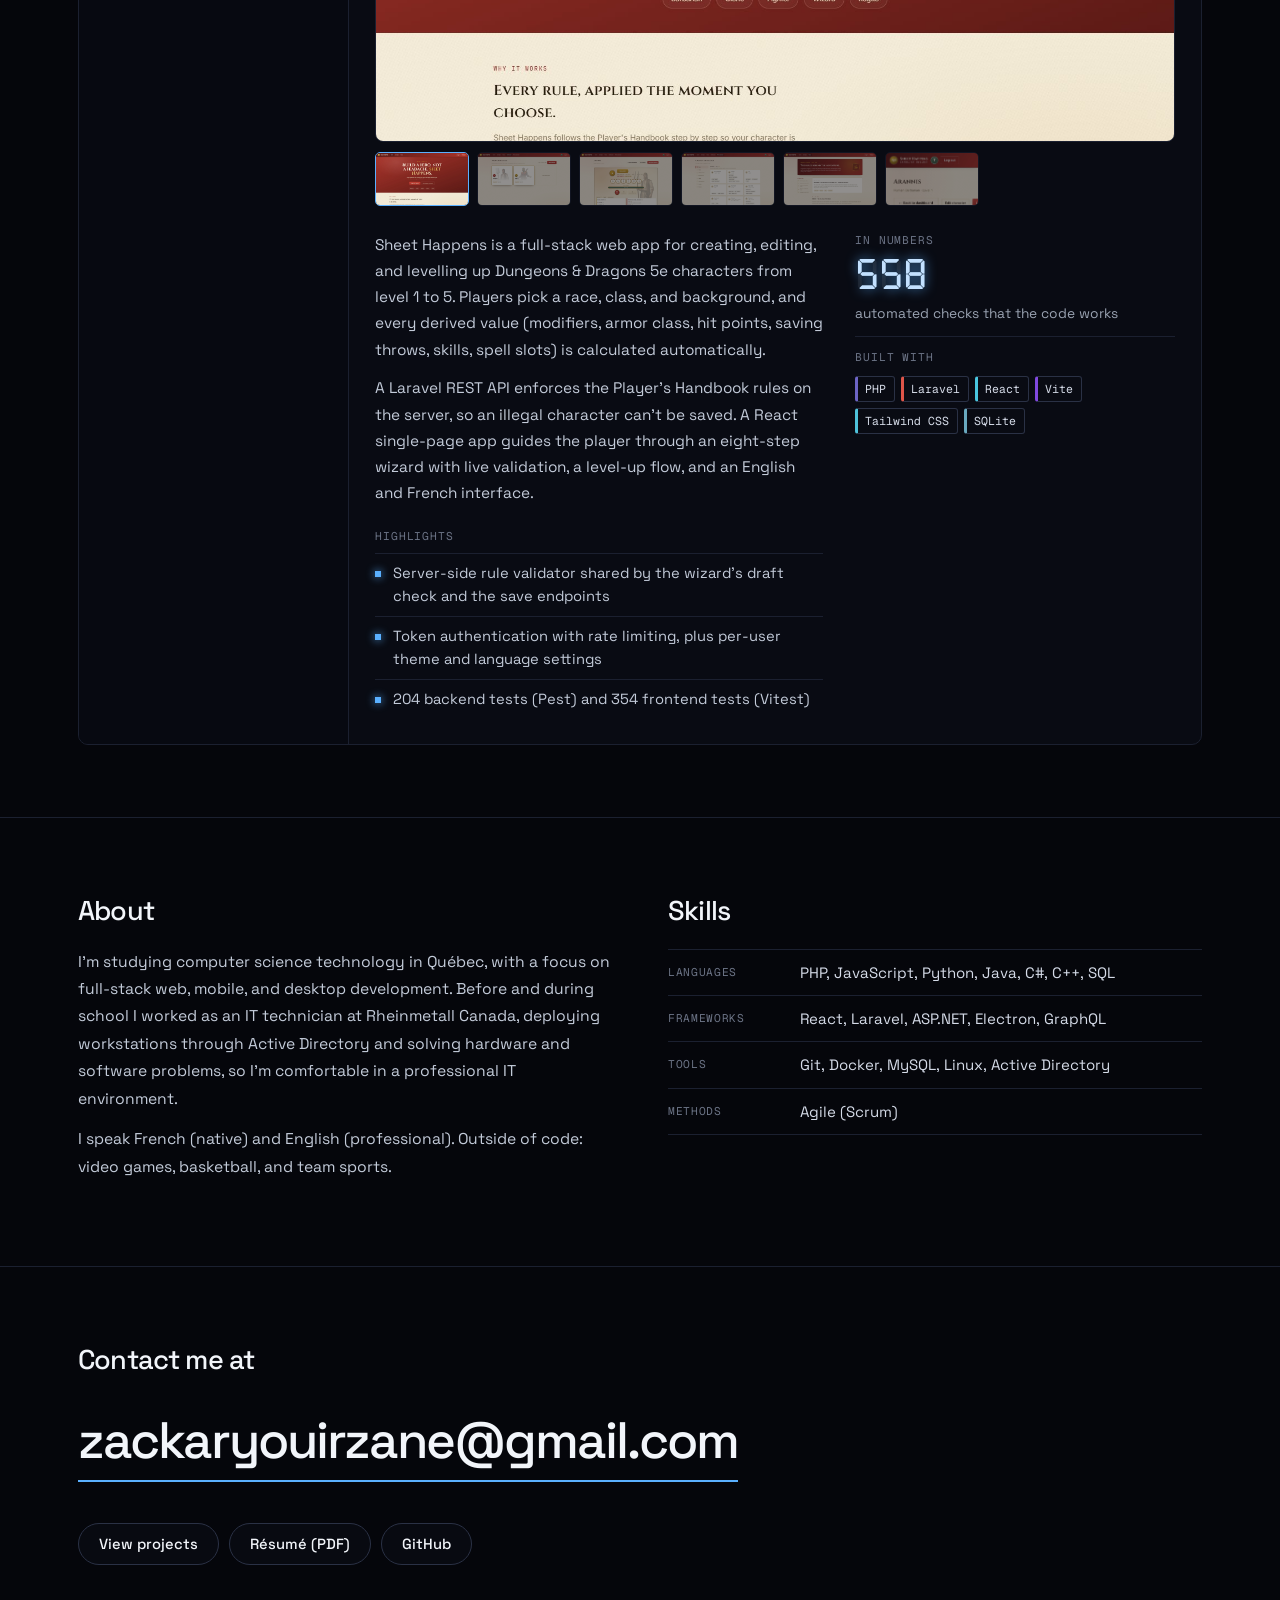
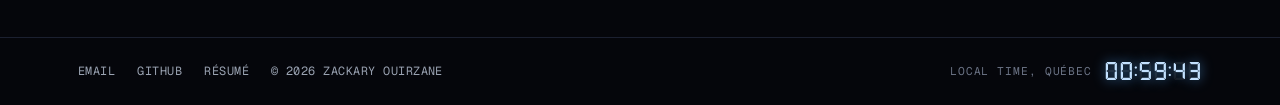
==== commit b4fc8621: "Add the English résumé; the résumé links follow the page language" ====
--- a/index.html
+++ b/index.html
@@ -45,7 +45,7 @@
         <p class="lead" data-i18n="lead"></p>
         <p class="actions">
           <a class="btn btn-main" href="#projects" data-i18n="viewProjects"></a>
-          <a class="btn" href="resume.pdf" data-i18n="resume"></a>
+          <a class="btn" href="resume-en.pdf" data-resume data-i18n="resume"></a>
           <a class="btn" href="https://github.com/Gothrick" rel="noopener">GitHub</a>
         </p>
       </div>
@@ -100,7 +100,7 @@
       <p><a class="email" href="mailto:zackaryouirzane@gmail.com">zackaryouirzane@gmail.com</a></p>
       <p class="actions">
         <a class="btn btn-main" href="#projects" data-i18n="viewProjects"></a>
-        <a class="btn" href="resume.pdf" data-i18n="resume"></a>
+        <a class="btn" href="resume-en.pdf" data-resume data-i18n="resume"></a>
         <a class="btn" href="https://github.com/Gothrick" rel="noopener">GitHub</a>
       </p>
     </div>
@@ -113,7 +113,7 @@
     <div class="footer-links mono">
       <a href="mailto:zackaryouirzane@gmail.com">Email</a>
       <a href="https://github.com/Gothrick" rel="noopener">GitHub</a>
-      <a href="resume.pdf" data-i18n="resumeShort"></a>
+      <a href="resume-en.pdf" data-resume data-i18n="resumeShort"></a>
       <span>© <span id="year"></span> Zackary Ouirzane</span>
     </div>
     <div class="clock">
